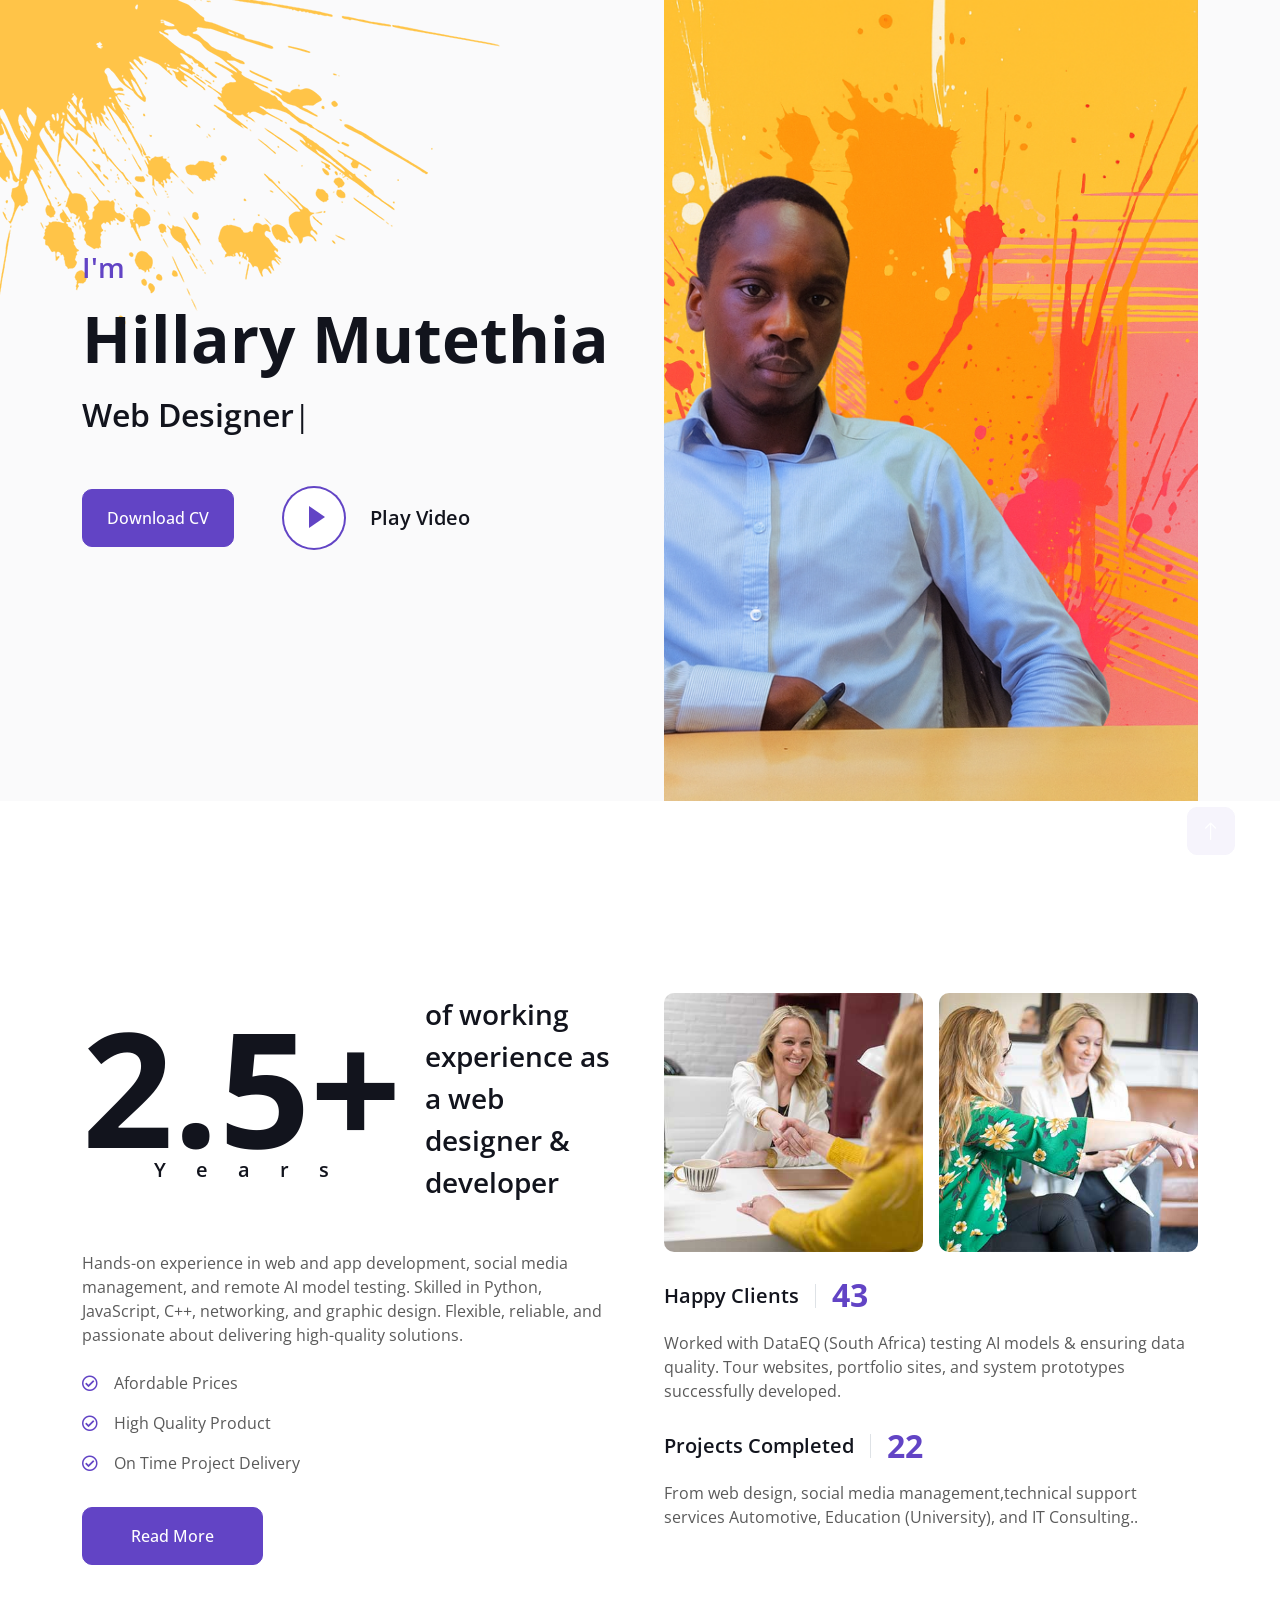
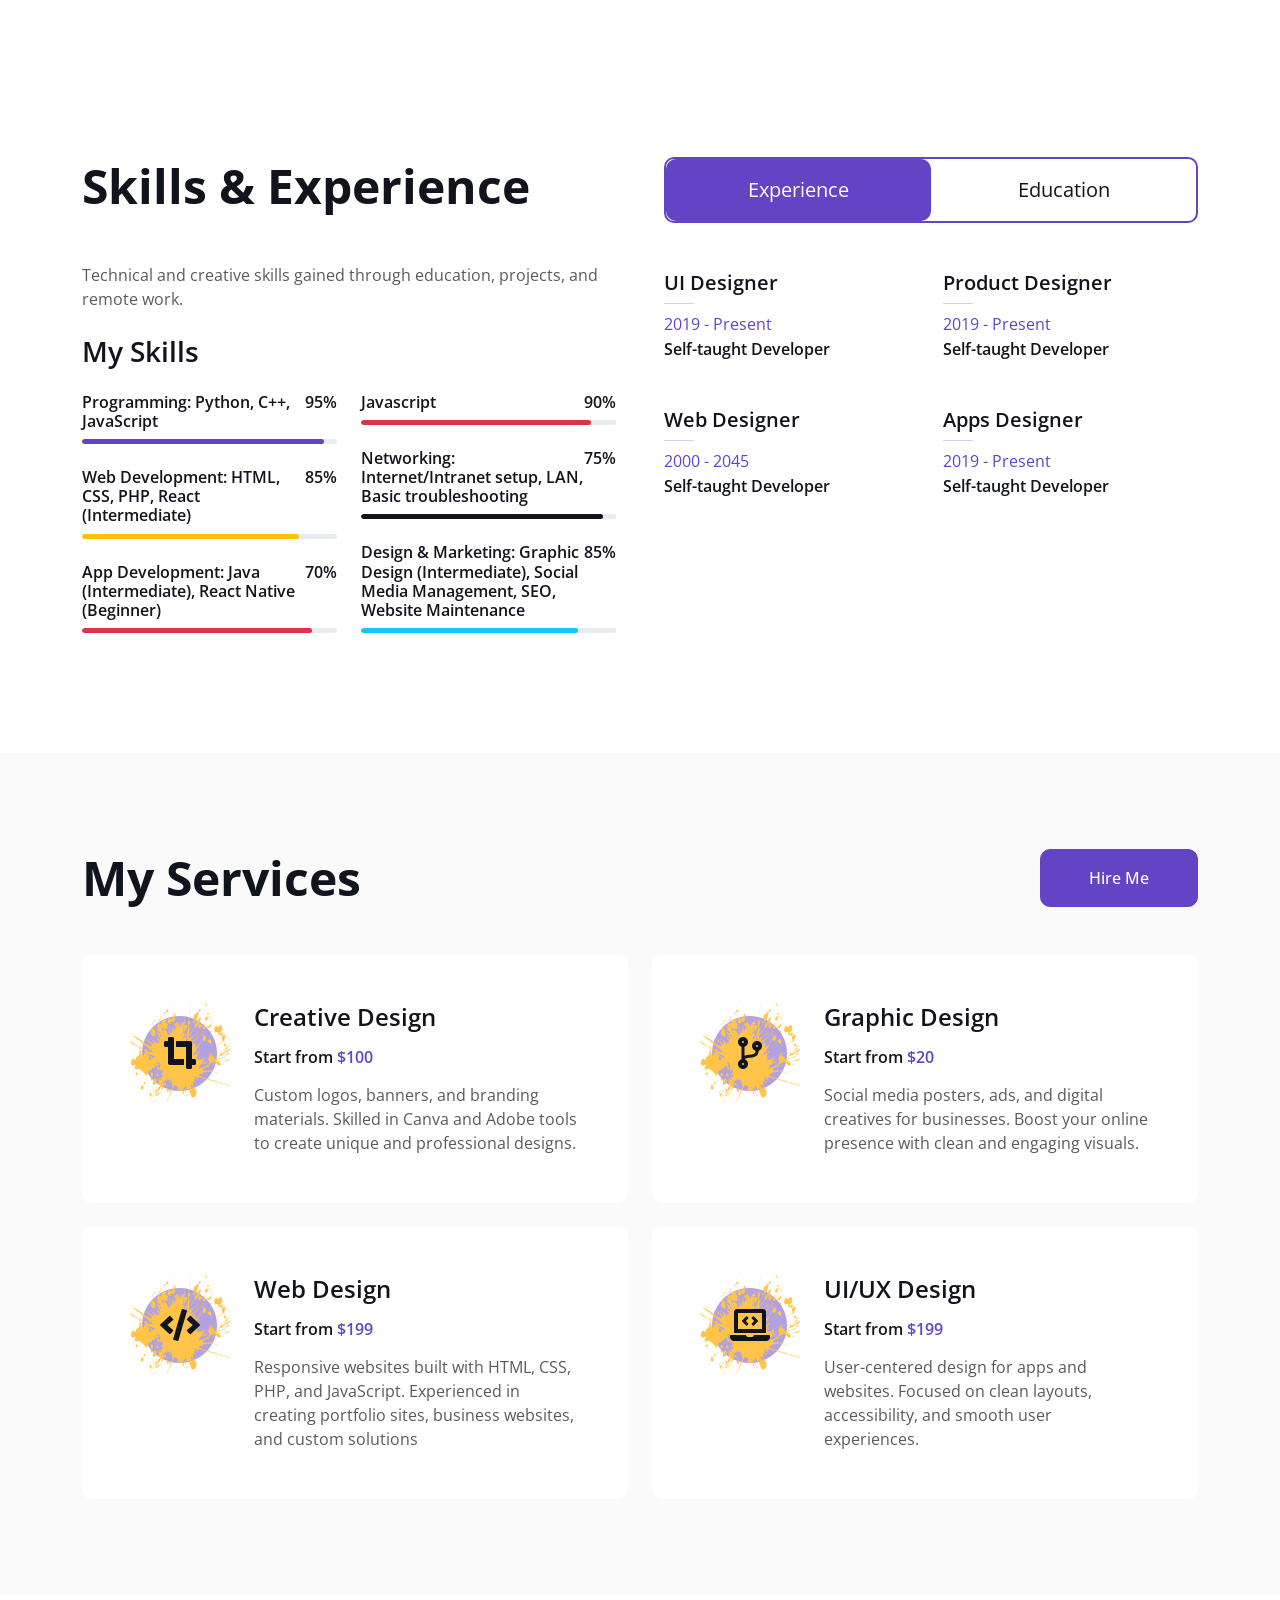
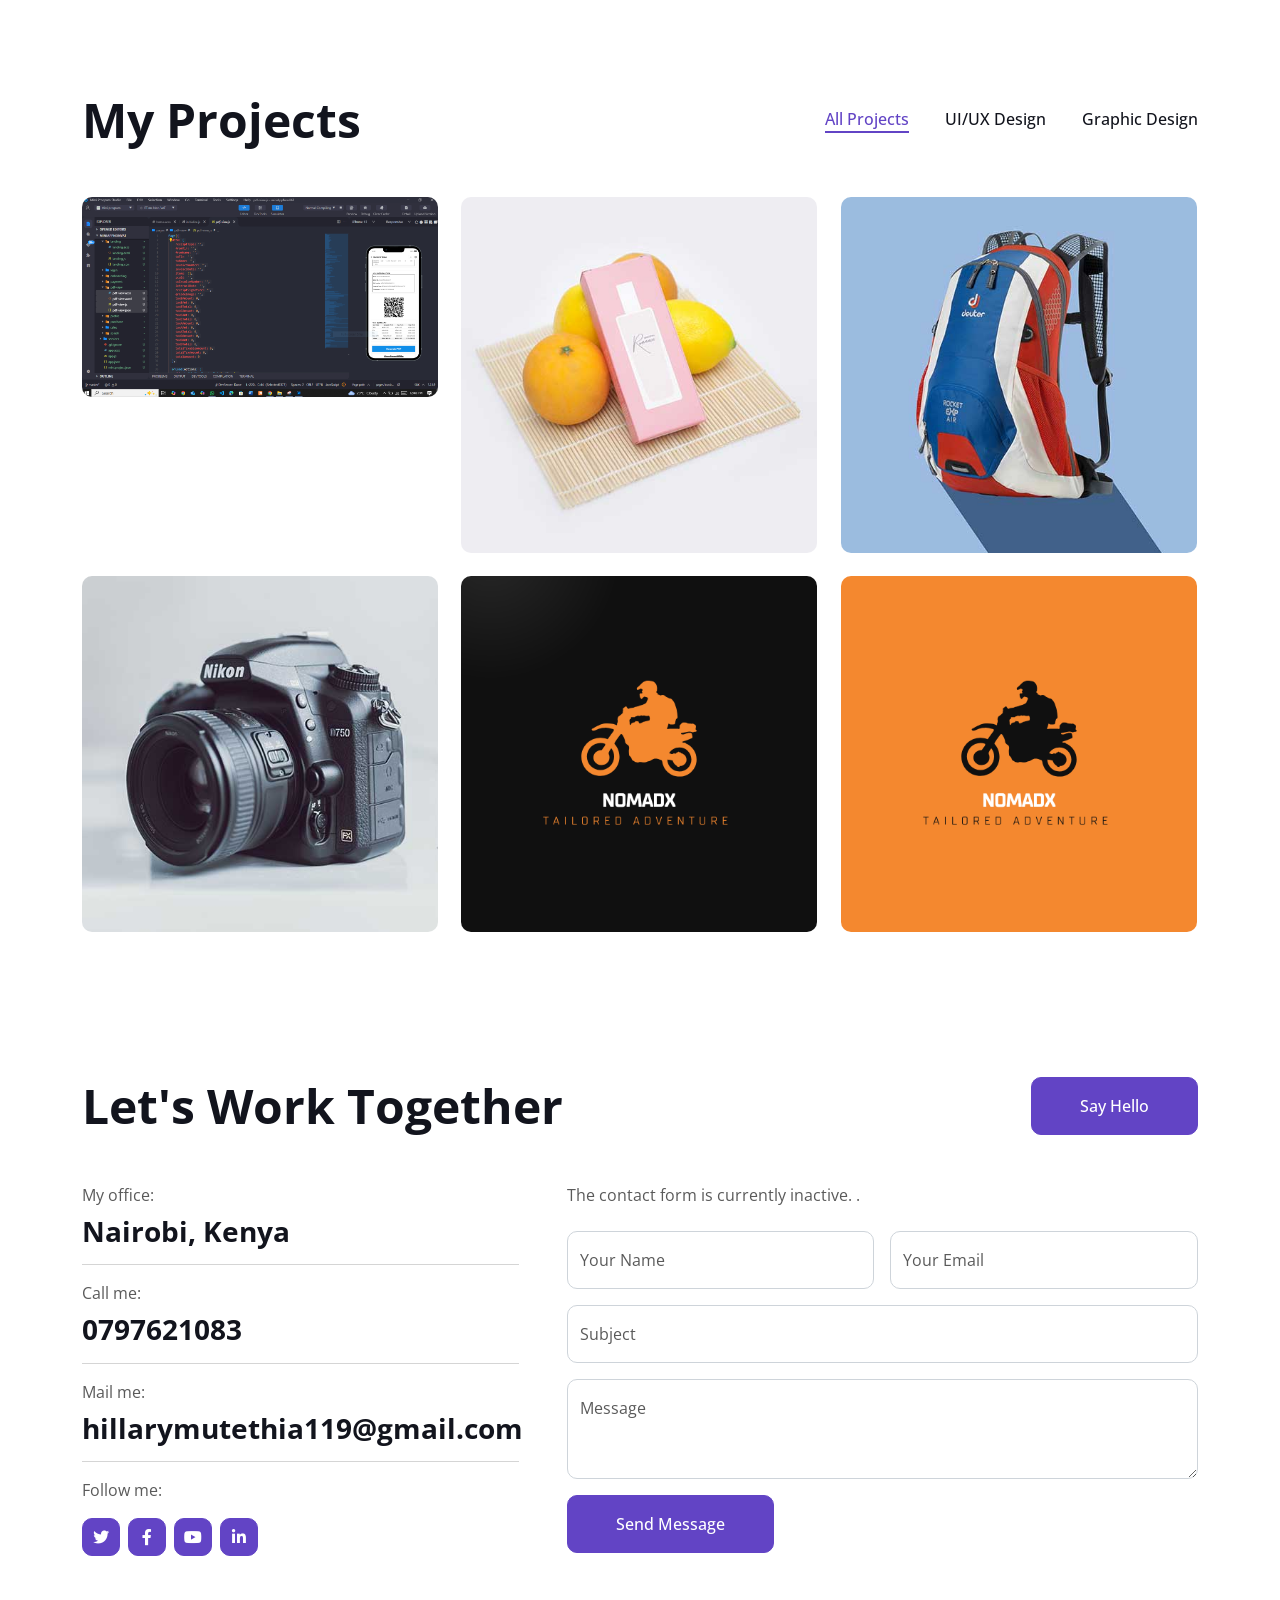
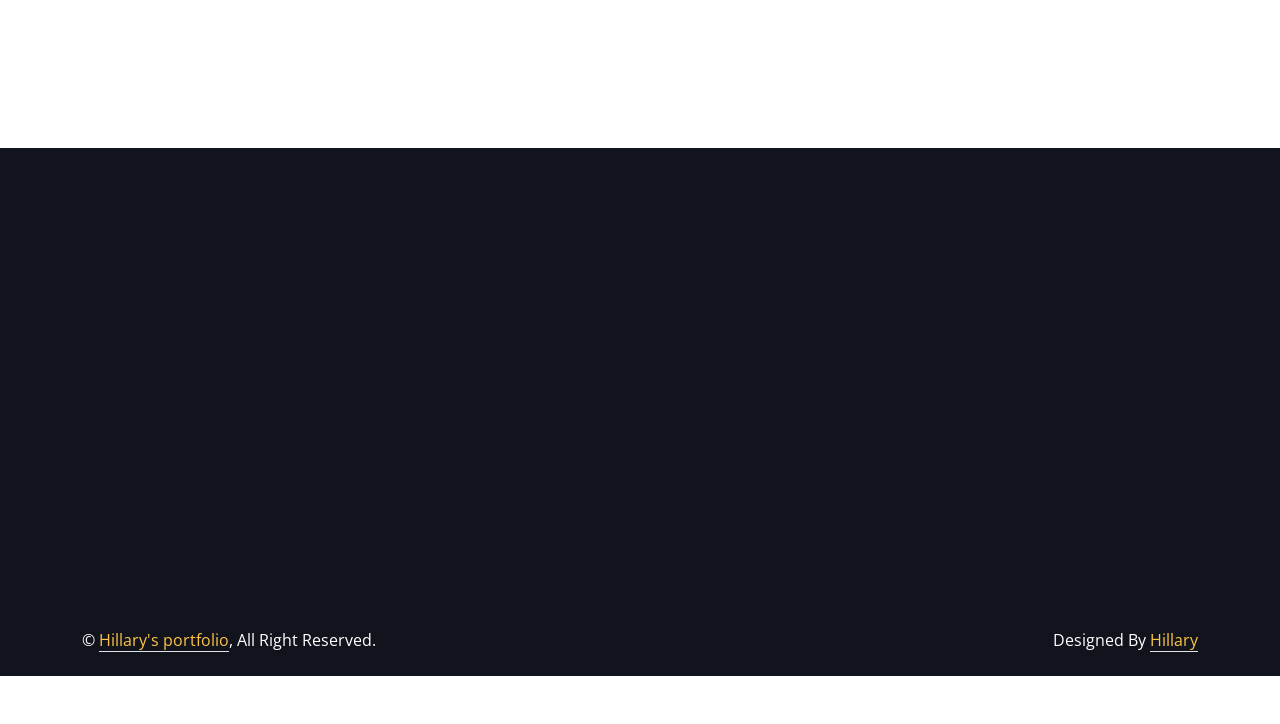
==== index.html @ 7fbf4226 "Initial commit" ====
<!DOCTYPE html>
<html lang="en">

<head>
    <meta charset="utf-8">
    <title>HILLARY- Personal Portfolio</title>
    <meta content="width=device-width, initial-scale=1.0" name="viewport">
    <meta content="" name="keywords">
    <meta content="" name="description">

    <!-- Favicon -->
    <link href="img/favicon.ico" rel="icon">

    <!-- Google Web Fonts -->
    <link rel="preconnect" href="https://fonts.googleapis.com">
    <link rel="preconnect" href="https://fonts.gstatic.com" crossorigin>
    <link href="https://fonts.googleapis.com/css2?family=Open+Sans:wght@400;500;600;700;800&display=swap" rel="stylesheet"> 

    <!-- Icon Font Stylesheet -->
    <link href="https://cdnjs.cloudflare.com/ajax/libs/font-awesome/5.10.0/css/all.min.css" rel="stylesheet">
    <link href="https://cdn.jsdelivr.net/npm/bootstrap-icons@1.4.1/font/bootstrap-icons.css" rel="stylesheet">

    <!-- Libraries Stylesheet -->
    <link href="lib/animate/animate.min.css" rel="stylesheet">
    <link href="lib/lightbox/css/lightbox.min.css" rel="stylesheet">
    <link href="lib/owlcarousel/assets/owl.carousel.min.css" rel="stylesheet">

    <!-- Customized Bootstrap Stylesheet -->
    <link href="css/bootstrap.min.css" rel="stylesheet">

    <!-- Template Stylesheet -->
    <link href="css/style.css" rel="stylesheet">
</head>

<body data-bs-spy="scroll" data-bs-target=".navbar" data-bs-offset="51">
    <!-- Spinner Start -->
    <div id="spinner" class="show bg-white position-fixed translate-middle w-100 vh-100 top-50 start-50 d-flex align-items-center justify-content-center">
        <div class="spinner-border text-primary" style="width: 3rem; height: 3rem;" role="status">
            <span class="sr-only">Loading...</span>
        </div>
    </div>
    <!-- Spinner End -->


    <!-- Navbar Start -->
    <nav class="navbar navbar-expand-lg bg-white navbar-light fixed-top shadow py-lg-0 px-4 px-lg-5 wow fadeIn" data-wow-delay="0.1s">
        <a href="index.html" class="navbar-brand d-block d-lg-none">
            <h1 class="text-primary fw-bold m-0">Hillary</h1>
        </a>
        <button type="button" class="navbar-toggler" data-bs-toggle="collapse" data-bs-target="#navbarCollapse">
            <span class="navbar-toggler-icon"></span>
        </button>
        <div class="collapse navbar-collapse justify-content-between py-4 py-lg-0" id="navbarCollapse">
            <div class="navbar-nav ms-auto py-0">
                <a href="#home" class="nav-item nav-link active">Home</a>
                <a href="#about" class="nav-item nav-link">About</a>
                <a href="#skill" class="nav-item nav-link">Skills</a>
                <a href="#service" class="nav-item nav-link">Services</a>
            </div>
            <a href="index.html" class="navbar-brand bg-secondary py-3 px-4 mx-3 d-none d-lg-block">
                <h1 class="text-primary fw-bold m-0">Hillary</h1>
            </a>
            <div class="navbar-nav me-auto py-0">
                <a href="#project" class="nav-item nav-link">Projects</a>
                <a href="#team" class="nav-item nav-link">Team</a>
                <a href="#testimonial" class="nav-item nav-link">Testimonial</a>
                <a href="#contact" class="nav-item nav-link">Contact</a>
            </div>
        </div>
    </nav>
    <!-- Navbar End -->


    <!-- Header Start -->
    <div class="container-fluid bg-light my-6 mt-0" id="home">
        <div class="container">
            <div class="row g-5 align-items-center">
                <div class="col-lg-6 py-6 pb-0 pt-lg-0">
                    <h3 class="text-primary mb-3">I'm</h3>
                    <h1 class="display-3 mb-3">Hillary Mutethia </h1>
                    <h2 class="typed-text-output d-inline"></h2>
                    <div class="typed-text d-none">Web Designer, Web Developer, Front End Developer, Apps Designer, Apps Developer</div>
                    <div class="d-flex align-items-center pt-5">
                        <a href="./Hillary _CV.pdf" class="btn btn-primary py-3 px-4 me-5">Download CV</a>
                        <button type="button" class="btn-play" data-bs-toggle="modal"
                            data-src="https://www.youtube.com/embed/DWRcNpR6Kdc" data-bs-target="#videoModal">
                            <span></span>
                        </button>
                        <h5 class="ms-4 mb-0 d-none d-sm-block">Play Video</h5>
                    </div>
                </div>
                <div class="col-lg-6">
                    <img class="img-fluid" src="img/prof1.png" alt="">
                </div>
            </div>
        </div>
    </div>
    <!-- Header End -->


    <!-- Video Modal Start -->
    <div class="modal modal-video fade" id="videoModal" tabindex="-1" aria-labelledby="exampleModalLabel" aria-hidden="true">
        <div class="modal-dialog">
            <div class="modal-content rounded-0">
                <div class="modal-header">
                    <h3 class="modal-title" id="exampleModalLabel">Introduction Video</h3>
                    <button type="button" class="btn-close" data-bs-dismiss="modal" aria-label="Close"></button>
                </div>
                <div class="modal-body">
                    <!-- 16:9 aspect ratio -->
                    <div class="ratio ratio-16x9">
                        <iframe class="embed-responsive-item" src="" id="video" allowfullscreen allowscriptaccess="always"
                            allow="autoplay"></iframe>
                    </div>
                </div>
            </div>
        </div>
    </div>
    <!-- Video Modal End -->


    <!-- About Start -->
    <div class="container-xxl py-6" id="about">
        <div class="container">
            <div class="row g-5">
                <div class="col-lg-6 wow fadeInUp" data-wow-delay="0.1s">
                    <div class="d-flex align-items-center mb-5">
                        <div class="years flex-shrink-0 text-center me-4">
                            <h1 class="display-1 mb-0">2.5+</h1>
                            <h5 class="mb-0">Years</h5>
                        </div>
                        <h3 class="lh-base mb-0">of working experience as a web designer & developer</h3>
                    </div>
                    <p class="mb-4">
                        Hands-on experience in web and app development, social media management, and 
    remote AI model testing. Skilled in Python, JavaScript, C++, networking, and graphic design. 
    Flexible, reliable, and passionate about delivering high-quality solutions.
                    </p>
                    <p class="mb-3"><i class="far fa-check-circle text-primary me-3"></i>Afordable Prices</p>
                    <p class="mb-3"><i class="far fa-check-circle text-primary me-3"></i>High Quality Product</p>
                    <p class="mb-3"><i class="far fa-check-circle text-primary me-3"></i>On Time Project Delivery</p>
                    <a class="btn btn-primary py-3 px-5 mt-3" href="./Hillary _Rate_Card.pdf">Read More</a>
                </div>
                <div class="col-lg-6 wow fadeInUp" data-wow-delay="0.5s">
                    <div class="row g-3 mb-4">
                        <div class="col-sm-6">
                            <img class="img-fluid rounded" src="img/about-1.jpg" alt="">
                        </div>
                        <div class="col-sm-6">
                            <img class="img-fluid rounded" src="img/about-2.jpg" alt="">
                        </div>
                    </div>
                    <div class="d-flex align-items-center mb-3">
                        <h5 class="border-end pe-3 me-3 mb-0">Happy Clients</h5>
                        <h2 class="text-primary fw-bold mb-0" data-toggle="counter-up">100</h2>
                    </div>
                    <p class="mb-4">Worked with DataEQ (South Africa) testing AI models & ensuring data quality.
                        Tour websites, portfolio sites, and system prototypes successfully developed.</p>
                    <div class="d-flex align-items-center mb-3">
                        <h5 class="border-end pe-3 me-3 mb-0">Projects Completed</h5>
                        <h2 class="text-primary fw-bold mb-0" data-toggle="counter-up">50</h2>
                    </div>
                    <p class="mb-0">From web design, social media management,technical support services Automotive, Education (University), and IT Consulting..</p>
                </div>
            </div>
        </div>
    </div>
    <!-- About End -->


    <!-- Expertise Start -->
    <div class="container-xxl py-6 pb-5" id="skill">
        <div class="container">
            <div class="row g-5">
                <div class="col-lg-6 wow fadeInUp" data-wow-delay="0.1s">
                    <h1 class="display-5 mb-5">Skills & Experience</h1>
                    <p class="mb-4">Technical and creative skills gained through education, projects, and remote work.</p>
                    <h3 class="mb-4">My Skills</h3>
                    <div class="row align-items-center">
                        <div class="col-md-6">
                            <div class="skill mb-4">
                                <div class="d-flex justify-content-between">
                                    <h6 class="font-weight-bold">Programming: Python, C++, JavaScript</h6>
                                    <h6 class="font-weight-bold">95%</h6>
                                </div>
                                <div class="progress">
                                    <div class="progress-bar bg-primary" role="progressbar" aria-valuenow="95" aria-valuemin="0" aria-valuemax="100"></div>
                                </div>
                            </div>
                            <div class="skill mb-4">
                                <div class="d-flex justify-content-between">
                                    <h6 class="font-weight-bold">Web Development: HTML, CSS, PHP, React (Intermediate)</h6>
                                    <h6 class="font-weight-bold">85%</h6>
                                </div>
                                <div class="progress">
                                    <div class="progress-bar bg-warning" role="progressbar" aria-valuenow="85" aria-valuemin="0" aria-valuemax="100"></div>
                                </div>
                            </div>
                            <div class="skill mb-4">
                                <div class="d-flex justify-content-between">
                                    <h6 class="font-weight-bold">App Development: Java (Intermediate), React Native (Beginner)</h6>
                                    <h6 class="font-weight-bold">70%</h6>
                                </div>
                                <div class="progress">
                                    <div class="progress-bar bg-danger" role="progressbar" aria-valuenow="90" aria-valuemin="0" aria-valuemax="100"></div>
                                </div>
                            </div>
                        </div>
                        <div class="col-md-6">
                            <div class="skill mb-4">
                                <div class="d-flex justify-content-between">
                                    <h6 class="font-weight-bold">Javascript</h6>
                                    <h6 class="font-weight-bold">90%</h6>
                                </div>
                                <div class="progress">
                                    <div class="progress-bar bg-danger" role="progressbar" aria-valuenow="90" aria-valuemin="0" aria-valuemax="100"></div>
                                </div>
                            </div>
                            <div class="skill mb-4">
                                <div class="d-flex justify-content-between">
                                    <h6 class="font-weight-bold">Networking: Internet/Intranet setup, LAN, Basic troubleshooting</h6>
                                    <h6 class="font-weight-bold">75%</h6>
                                </div>
                                <div class="progress">
                                    <div class="progress-bar bg-dark" role="progressbar" aria-valuenow="95" aria-valuemin="0" aria-valuemax="100"></div>
                                </div>
                            </div>
                            <div class="skill mb-4">
                                <div class="d-flex justify-content-between">
                                    <h6 class="font-weight-bold">Design & Marketing: Graphic Design (Intermediate), Social Media Management, SEO, Website Maintenance</h6>
                                    <h6 class="font-weight-bold">85%</h6>
                                </div>
                                <div class="progress">
                                    <div class="progress-bar bg-info" role="progressbar" aria-valuenow="85" aria-valuemin="0" aria-valuemax="100"></div>
                                </div>
                            </div>
                        </div>
                    </div>
                </div>
                <div class="col-lg-6 wow fadeInUp" data-wow-delay="0.5s">
                    <ul class="nav nav-pills rounded border border-2 border-primary mb-5">
                        <li class="nav-item w-50">
                            <button class="nav-link w-100 py-3 fs-5 active" data-bs-toggle="pill" href="#tab-1">Experience</button>
                        </li>
                        <li class="nav-item w-50">
                            <button class="nav-link w-100 py-3 fs-5" data-bs-toggle="pill" href="#tab-2">Education</button>
                        </li>
                    </ul>
                    <div class="tab-content">
                        <div id="tab-1" class="tab-pane fade show p-0 active">
                            <div class="row gy-5 gx-4">
                                <div class="col-sm-6">
                                    <h5>UI Designer</h5>
                                    <hr class="text-primary my-2">
                                    <p class="text-primary mb-1">2019 - Present</p>
                                    <h6 class="mb-0">Self-taught Developer</h6>
                                </div>
                                <div class="col-sm-6">
                                    <h5>Product Designer</h5>
                                    <hr class="text-primary my-2">
                                    <p class="text-primary mb-1">2019 - Present</p>
                                    <h6 class="mb-0">Self-taught Developer</h6>
                                </div>
                                <div class="col-sm-6">
                                    <h5>Web Designer</h5>
                                    <hr class="text-primary my-2">
                                    <p class="text-primary mb-1">2000 - 2045</p>
                                    <h6 class="mb-0">Self-taught Developer</h6>
                                </div>
                                <div class="col-sm-6">
                                    <h5>Apps Designer</h5>
                                    <hr class="text-primary my-2">
                                    <p class="text-primary mb-1">2019 - Present</p>
                                    <h6 class="mb-0">Self-taught Developer</h6>
                                </div>
                            </div>
                        </div>
                        <div id="tab-2" class="tab-pane fade show p-0">
                            <div class="row gy-5 gx-4">
                                <div class="col-sm-6">
                                    <h5>UI Design Course</h5>
                                    <hr class="text-primary my-2">
                                    <p class="text-primary mb-1">2019 - 2025</p>
                                    <h6 class="mb-0">KCAU University</h6>
                                </div>
                                <div class="col-sm-6">
                                    <h5>IOS Development</h5>
                                    <hr class="text-primary my-2">
                                    <p class="text-primary mb-1">2019 - 2025</p>
                                    <h6 class="mb-0">KCAU University</h6>
                                </div>
                                <div class="col-sm-6">
                                    <h5>Web Design</h5>
                                    <hr class="text-primary my-2">
                                    <p class="text-primary mb-1">2019 - 2025</p>
                                    <h6 class="mb-0">KCAU University</h6>
                                </div>
                                <div class="col-sm-6">
                                    <h5>Apps Design</h5>
                                    <hr class="text-primary my-2">
                                    <p class="text-primary mb-1">2019 - 2025</p>
                                    <h6 class="mb-0">KCAU University</h6>
                                </div>
                            </div>
                        </div>
                    </div>
                </div>
            </div>
        </div>
    </div>
    <!-- Expertise End -->


    <!-- Service Start -->
    <div class="container-fluid bg-light my-5 py-6" id="service">
        <div class="container">
            <div class="row g-5 mb-5 wow fadeInUp" data-wow-delay="0.1s">
                <div class="col-lg-6">
                    <h1 class="display-5 mb-0">My Services</h1>
                </div>
                <div class="col-lg-6 text-lg-end">
                    <a class="btn btn-primary py-3 px-5" href="./Hillary _Rate_Card.pdf">Hire Me</a>
                </div>
            </div>
            <div class="row g-4">
                <div class="col-lg-6 wow fadeInUp" data-wow-delay="0.1s">
                    <div class="service-item d-flex flex-column flex-sm-row bg-white rounded h-100 p-4 p-lg-5">
                        <div class="bg-icon flex-shrink-0 mb-3">
                            <i class="fa fa-crop-alt fa-2x text-dark"></i>
                        </div>
                        <div class="ms-sm-4">
                            <h4 class="mb-3">Creative Design</h4>
                            <h6 class="mb-3">Start from <span class="text-primary">$100</span></h6>
                            <span> Custom logos, banners, and branding materials. 
          Skilled in Canva and Adobe tools to create unique and professional designs.</span>
                        </div>
                    </div>
                </div>
                <div class="col-lg-6 wow fadeInUp" data-wow-delay="0.3s">
                    <div class="service-item d-flex flex-column flex-sm-row bg-white rounded h-100 p-4 p-lg-5">
                        <div class="bg-icon flex-shrink-0 mb-3">
                            <i class="fa fa-code-branch fa-2x text-dark"></i>
                        </div>
                        <div class="ms-sm-4">
                            <h4 class="mb-3">Graphic Design</h4>
                            <h6 class="mb-3">Start from <span class="text-primary">$20</span></h6>
                            <span> Social media posters, ads, and digital creatives for businesses. 
          Boost your online presence with clean and engaging visuals.</span>
                        </div>
                    </div>
                </div>
                <div class="col-lg-6 wow fadeInUp" data-wow-delay="0.1s">
                    <div class="service-item d-flex flex-column flex-sm-row bg-white rounded h-100 p-4 p-lg-5">
                        <div class="bg-icon flex-shrink-0 mb-3">
                            <i class="fa fa-code fa-2x text-dark"></i>
                        </div>
                        <div class="ms-sm-4">
                            <h4 class="mb-3">Web Design</h4>
                            <h6 class="mb-3">Start from <span class="text-primary">$199</span></h6>
                            <span>Responsive websites built with HTML, CSS, PHP, and JavaScript. 
          Experienced in creating portfolio sites, business websites, and custom solutions</span>
                        </div>
                    </div>
                </div>
                <div class="col-lg-6 wow fadeInUp" data-wow-delay="0.3s">
                    <div class="service-item d-flex flex-column flex-sm-row bg-white rounded h-100 p-4 p-lg-5">
                        <div class="bg-icon flex-shrink-0 mb-3">
                            <i class="fa fa-laptop-code fa-2x text-dark"></i>
                        </div>
                        <div class="ms-sm-4">
                            <h4 class="mb-3">UI/UX Design</h4>
                            <h6 class="mb-3">Start from <span class="text-primary">$199</span></h6>
                            <span> User-centered design for apps and websites. 
          Focused on clean layouts, accessibility, and smooth user experiences.</span>
                        </div>
                    </div>
                </div>
            </div>
        </div>
    </div>
    <!-- Service End -->


    <!-- Projects Start -->
    <div class="container-xxl py-6 pt-5" id="project">
        <div class="container">
            <div class="row g-5 mb-5 align-items-center wow fadeInUp" data-wow-delay="0.1s">
                <div class="col-lg-6">
                    <h1 class="display-5 mb-0">My Projects</h1>
                </div>
                <div class="col-lg-6 text-lg-end">
                    <ul class="list-inline mx-n3 mb-0" id="portfolio-flters">
                        <li class="mx-3 active" data-filter="*">All Projects</li>
                        <li class="mx-3" data-filter=".first">UI/UX Design</li>
                        <li class="mx-3" data-filter=".second">Graphic Design</li>
                    </ul>
                </div>
            </div>
            <div class="row g-4 portfolio-container wow fadeInUp" data-wow-delay="0.1s">
                <div class="col-lg-4 col-md-6 portfolio-item first">
                    <div class="portfolio-img rounded overflow-hidden">
                        <img class="img-fluid" src="img/Capture.PNG" alt="">
                        <div class="portfolio-btn">
                            <a class="btn btn-lg-square btn-outline-secondary border-2 mx-1" href="img/Capture.PNG" data-lightbox="portfolio"><i class="fa fa-eye"></i></a>
                            <a class="btn btn-lg-square btn-outline-secondary border-2 mx-1" href="https://shimmering-cendol-4905f4.netlify.app/"><i class="fa fa-link"></i></a>
                        </div>
                    </div>
                </div>
                <div class="col-lg-4 col-md-6 portfolio-item second">
                    <div class="portfolio-img rounded overflow-hidden">
                        <img class="img-fluid" src="img/project-2.jpg" alt="">
                        <div class="portfolio-btn">
                            <a class="btn btn-lg-square btn-outline-secondary border-2 mx-1" href="img/project-2.jpg" data-lightbox="portfolio"><i class="fa fa-eye"></i></a>
                            <a class="btn btn-lg-square btn-outline-secondary border-2 mx-1" href=""><i class="fa fa-link"></i></a>
                        </div>
                    </div>
                </div>
                <div class="col-lg-4 col-md-6 portfolio-item first">
                    <div class="portfolio-img rounded overflow-hidden">
                        <img class="img-fluid" src="img/project-3.jpg" alt="">
                        <div class="portfolio-btn">
                            <a class="btn btn-lg-square btn-outline-secondary border-2 mx-1" href="img/project-3.jpg" data-lightbox="portfolio"><i class="fa fa-eye"></i></a>
                            <a class="btn btn-lg-square btn-outline-secondary border-2 mx-1" href="https://frabjous-scone-524169.netlify.app/"><i class="fa fa-link"></i></a>
                        </div>
                    </div>
                </div>
                <div class="col-lg-4 col-md-6 portfolio-item second">
                    <div class="portfolio-img rounded overflow-hidden">
                        <img class="img-fluid" src="img/project-4.jpg" alt="">
                        <div class="portfolio-btn">
                            <a class="btn btn-lg-square btn-outline-secondary border-2 mx-1" href="img/project-4.jpg" data-lightbox="portfolio"><i class="fa fa-eye"></i></a>
                            <a class="btn btn-lg-square btn-outline-secondary border-2 mx-1" href="https://timely-madeleine-7873f9.netlify.app/"><i class="fa fa-link"></i></a>
                        </div>
                    </div>
                </div>
                <div class="col-lg-4 col-md-6 portfolio-item first">
                    <div class="portfolio-img rounded overflow-hidden">
                        <img class="img-fluid" src="img/2.png" alt="">
                        <div class="portfolio-btn">
                            <a class="btn btn-lg-square btn-outline-secondary border-2 mx-1" href="img/2.png" data-lightbox="portfolio"><i class="fa fa-eye"></i></a>
                            <a class="btn btn-lg-square btn-outline-secondary border-2 mx-1" href=""><i class="fa fa-link"></i></a>
                        </div>
                    </div>
                </div>
                <div class="col-lg-4 col-md-6 portfolio-item second">
                    <div class="portfolio-img rounded overflow-hidden">
                        <img class="img-fluid" src="img/1.png" alt="">
                        <div class="portfolio-btn">
                            <a class="btn btn-lg-square btn-outline-secondary border-2 mx-1" href="img/1.png" data-lightbox="portfolio"><i class="fa fa-eye"></i></a>
                            <a class="btn btn-lg-square btn-outline-secondary border-2 mx-1" href=""><i class="fa fa-link"></i></a>
                        </div>
                    </div>
                </div>
            </div>
        </div>
    </div>
    <!-- Projects End -->


    <!-- Team Start
    <div class="container-xxl py-6 pb-5" id="team">
        <div class="container">
            <div class="row g-5 mb-5 wow fadeInUp" data-wow-delay="0.1s">
                <div class="col-lg-6">
                    <h1 class="display-5 mb-0">Team Members</h1>
                </div>
                <div class="col-lg-6 text-lg-end">
                    <a class="btn btn-primary py-3 px-5" href="">Contact Us</a>
                </div>
            </div>
            <div class="row g-4">
                <div class="col-lg-4 col-md-6 wow fadeInUp" data-wow-delay="0.1s">
                    <div class="team-item position-relative">
                        <img class="img-fluid rounded" src="img/team-1.jpg" alt="">
                        <div class="team-text bg-white rounded-end p-4">
                            <div>
                                <h5>Full Name</h5>
                                <span>Designer</span>
                            </div>
                            <i class="fa fa-arrow-right fa-2x text-primary"></i>
                        </div>
                    </div>
                </div>
                <div class="col-lg-4 col-md-6 wow fadeInUp" data-wow-delay="0.3s">
                    <div class="team-item position-relative">
                        <img class="img-fluid rounded" src="img/team-2.jpg" alt="">
                        <div class="team-text bg-white rounded-end p-4">
                            <div>
                                <h5>Full Name</h5>
                                <span>Designer</span>
                            </div>
                            <i class="fa fa-arrow-right fa-2x text-primary"></i>
                        </div>
                    </div>
                </div>
                <div class="col-lg-4 col-md-6 wow fadeInUp" data-wow-delay="0.5s">
                    <div class="team-item position-relative">
                        <img class="img-fluid rounded" src="img/team-3.jpg" alt="">
                        <div class="team-text bg-white rounded-end p-4">
                            <div>
                                <h5>Full Name</h5>
                                <span>Designer</span>
                            </div>
                            <i class="fa fa-arrow-right fa-2x text-primary"></i>
                        </div>
                    </div>
                </div>
            </div>
        </div>
    </div>
     Team End -->


    <!-- Testimonial Start 
    <div class="container-fluid bg-light py-5 my-5" id="testimonial">
        <div class="container-fluid py-5">
            <h1 class="display-5 text-center mb-5 wow fadeInUp" data-wow-delay="0.1s">Testimonial</h1>
            <div class="row justify-content-center">
                <div class="col-lg-3 d-none d-lg-block">
                    <div class="testimonial-left h-100">
                        <img class="img-fluid wow fadeIn" data-wow-delay="0.1s" src="img/testimonial-1.jpg" alt="">
                        <img class="img-fluid wow fadeIn" data-wow-delay="0.3s" src="img/testimonial-2.jpg" alt="">
                        <img class="img-fluid wow fadeIn" data-wow-delay="0.5s" src="img/testimonial-3.jpg" alt="">
                    </div>
                </div>
                <div class="col-lg-6 wow fadeInUp" data-wow-delay="0.5s">
                    <div class="owl-carousel testimonial-carousel">
                        <div class="testimonial-item text-center">
                            <div class="position-relative mb-5">
                                <img class="img-fluid rounded-circle border border-secondary p-2 mx-auto" src="img/testimonial-1.jpg" alt="">
                                <div class="testimonial-icon">
                                    <i class="fa fa-quote-left text-primary"></i>
                                </div>
                            </div>
                            <p class="fs-5 fst-italic">Dolores sed duo clita tempor justo dolor et stet lorem kasd labore dolore lorem ipsum. At lorem lorem magna ut et, nonumy et labore et tempor diam tempor erat.</p>
                            <hr class="w-25 mx-auto">
                            <h5>Client Name</h5>
                            <span>Profession</span>
                        </div>
                        <div class="testimonial-item text-center">
                            <div class="position-relative mb-5">
                                <img class="img-fluid rounded-circle border border-secondary p-2 mx-auto" src="img/testimonial-2.jpg" alt="">
                                <div class="testimonial-icon">
                                    <i class="fa fa-quote-left text-primary"></i>
                                </div>
                            </div>
                            <p class="fs-5 fst-italic">Dolores sed duo clita tempor justo dolor et stet lorem kasd labore dolore lorem ipsum. At lorem lorem magna ut et, nonumy et labore et tempor diam tempor erat.</p>
                            <hr class="w-25 mx-auto">
                            <h5>Client Name</h5>
                            <span>Profession</span>
                        </div>
                        <div class="testimonial-item text-center">
                            <div class="position-relative mb-5">
                                <img class="img-fluid rounded-circle border border-secondary p-2 mx-auto" src="img/testimonial-3.jpg" alt="">
                                <div class="testimonial-icon">
                                    <i class="fa fa-quote-left text-primary"></i>
                                </div>
                            </div>
                            <p class="fs-5 fst-italic">Dolores sed duo clita tempor justo dolor et stet lorem kasd labore dolore lorem ipsum. At lorem lorem magna ut et, nonumy et labore et tempor diam tempor erat.</p>
                            <hr class="w-25 mx-auto">
                            <h5>Client Name</h5>
                            <span>Profession</span>
                        </div>
                    </div>
                </div>
                <div class="col-lg-3 d-none d-lg-block">
                    <div class="testimonial-right h-100">
                        <img class="img-fluid wow fadeIn" data-wow-delay="0.1s" src="img/testimonial-1.jpg" alt="">
                        <img class="img-fluid wow fadeIn" data-wow-delay="0.3s" src="img/testimonial-2.jpg" alt="">
                        <img class="img-fluid wow fadeIn" data-wow-delay="0.5s" src="img/testimonial-3.jpg" alt="">
                    </div>
                </div>
            </div>
        </div>
    </div>
     Testimonial End -->


    <!-- Contact Start -->
    <div class="container-xxl pb-5" id="contact">
        <div class="container py-5">
            <div class="row g-5 mb-5 wow fadeInUp" data-wow-delay="0.1s">
                <div class="col-lg-6">
                    <h1 class="display-5 mb-0">Let's Work Together</h1>
                </div>
                <div class="col-lg-6 text-lg-end">
                    <a class="btn btn-primary py-3 px-5" href="https://wa.me/+254797621083
">Say Hello</a>
                </div>
            </div>
            <div class="row g-5">
                <div class="col-lg-5 col-md-6 wow fadeInUp" data-wow-delay="0.1s">
                    <p class="mb-2">My office:</p>
                    <h3 class="fw-bold">Nairobi, Kenya</h3>
                    <hr class="w-100">
                    <p class="mb-2">Call me:</p>
                    <h3 class="fw-bold">0797621083</h3>
                    <hr class="w-100">
                    <p class="mb-2">Mail me:</p>
                    <h3 class="fw-bold">hillarymutethia119@gmail.com</h3>
                    <hr class="w-100">
                    <p class="mb-2">Follow me:</p>
                    <div class="d-flex pt-2">
                        <a class="btn btn-square btn-primary me-2" href="https://x.com/Just_hillar"><i class="fab fa-twitter"></i></a>
                        <a class="btn btn-square btn-primary me-2" href="https://www.facebook.com/hillary.mtesh"><i class="fab fa-facebook-f"></i></a>
                        <a class="btn btn-square btn-primary me-2" href="https://x.com/Just_hillar"><i class="fab fa-youtube"></i></a>
                        <a class="btn btn-square btn-primary me-2" href="https://www.linkedin.com/in/hillary-mutethia-38192923a/"><i class="fab fa-linkedin-in"></i></a>
                    </div>
                </div>
                <div class="col-lg-7 col-md-6 wow fadeInUp" data-wow-delay="0.5s">
                    <p class="mb-4">The contact form is currently inactive.
                    .</p>
                    <form>
                        <div class="row g-3">
                            <div class="col-md-6">
                                <div class="form-floating">
                                    <input type="text" class="form-control" id="name" placeholder="Your Name">
                                    <label for="name">Your Name</label>
                                </div>
                            </div>
                            <div class="col-md-6">
                                <div class="form-floating">
                                    <input type="email" class="form-control" id="email" placeholder="Your Email">
                                    <label for="email">Your Email</label>
                                </div>
                            </div>
                            <div class="col-12">
                                <div class="form-floating">
                                    <input type="text" class="form-control" id="subject" placeholder="Subject">
                                    <label for="subject">Subject</label>
                                </div>
                            </div>
                            <div class="col-12">
                                <div class="form-floating">
                                    <textarea class="form-control" placeholder="Leave a message here" id="message" style="height: 100px"></textarea>
                                    <label for="message">Message</label>
                                </div>
                            </div>
                            <div class="col-12">
                                <button class="btn btn-primary py-3 px-5" type="submit">Send Message</button>
                            </div>
                        </div>
                    </form>
                </div>
            </div>
        </div>
    </div>
    <!-- Contact End -->


    <!-- Map Start -->
    <div class="container-xxl pt-5 px-0 wow fadeInUp" data-wow-delay="0.1s">
        <div class="container-xxl pt-5 px-0">
            <div class="bg-dark">
                <iframe src="https://www.google.com/maps/embed?pb=!1m18!1m12!1m3!1d13524.572666049904!2d36.81329088392847!3d-1.2855640767900782!2m3!1f0!2f0!3f0!3m2!1i1024!2i768!4f13.1!3m3!1m2!1s0x182f10d714b90b4d%3A0xf58d8f9b297c294c!2sCentral%20Business%20District%2C%20Nairobi!5e1!3m2!1sen!2ske!4v1755461964662!5m2!1sen!2ske" width="600" height="450" style="border:0;" allowfullscreen="" loading="lazy" referrerpolicy="no-referrer-when-downgrade"></iframe>
            </div>
        </div>
    </div>
    <!-- Map End -->


    <!-- Copyright Start -->
    <div class="container-fluid bg-dark text-white py-4">
            <div class="container">
                <div class="row">
                    <div class="col-md-6 text-center text-md-start mb-3 mb-md-0">
                        &copy; <a class="border-bottom text-secondary" href="#">Hillary's portfolio</a>, All Right Reserved.
                    </div>
                    <div class="col-md-6 text-center text-md-end">
                        <!--/*** This template is free as long as you keep the footer author’s credit link/attribution link/backlink. If you'd like to use the template without the footer author’s credit link/attribution link/backlink, you can purchase the Credit Removal License from "https://htmlcodex.com/credit-removal". Thank you for your support. ***/-->
                        Designed By <a class="border-bottom text-secondary" href="https://htmlcodex.com">Hillary</a>
                        
                    </div>
                </div>
            </div>
        </div>
    </div>
    <!-- Copyright End -->


    <!-- Back to Top -->
    <a href="#" class="btn btn-lg btn-primary btn-lg-square back-to-top"><i class="bi bi-arrow-up"></i></a>


    <!-- JavaScript Libraries -->
    <script src="https://code.jquery.com/jquery-3.4.1.min.js"></script>
    <script src="https://cdn.jsdelivr.net/npm/bootstrap@5.0.0/dist/js/bootstrap.bundle.min.js"></script>
    <script src="lib/wow/wow.min.js"></script>
    <script src="lib/easing/easing.min.js"></script>
    <script src="lib/waypoints/waypoints.min.js"></script>
    <script src="lib/typed/typed.min.js"></script>
    <script src="lib/counterup/counterup.min.js"></script>
    <script src="lib/owlcarousel/owl.carousel.min.js"></script>
    <script src="lib/isotope/isotope.pkgd.min.js"></script>
    <script src="lib/lightbox/js/lightbox.min.js"></script>

    <!-- Template Javascript -->
    <script src="js/main.js"></script>
</body>

</html>
---- css/style.css ----
/********** Template CSS **********/
:root {
    --primary: #6244C5;
    --secondary: #FFC448;
    --light: #FAFAFB;
    --dark: #12141D;
}

.back-to-top {
    position: fixed;
    display: none;
    right: 45px;
    bottom: 45px;
    z-index: 99;
}

.my-6 {
    margin-top: 6rem;
    margin-bottom: 6rem;
}

.py-6 {
    padding-top: 6rem;
    padding-bottom: 6rem;
}


/*** Spinner ***/
#spinner {
    opacity: 0;
    visibility: hidden;
    transition: opacity .5s ease-out, visibility 0s linear .5s;
    z-index: 99999;
}

#spinner.show {
    transition: opacity .5s ease-out, visibility 0s linear 0s;
    visibility: visible;
    opacity: 1;
}


/*** Button ***/
.btn {
    font-weight: 500;
    transition: .5s;
}

.btn.btn-primary,
.btn.btn-secondary {
    color: #FFFFFF;
}

.btn-square {
    width: 38px;
    height: 38px;
}

.btn-sm-square {
    width: 32px;
    height: 32px;
}

.btn-lg-square {
    width: 48px;
    height: 48px;
}

.btn-square,
.btn-sm-square,
.btn-lg-square {
    padding: 0;
    display: flex;
    align-items: center;
    justify-content: center;
    font-weight: normal;
}


/*** Navbar ***/
.navbar.fixed-top {
    display: none;
    transition: .5s;
}

.navbar .navbar-nav .nav-link {
    padding: 20px 15px;
    color: var(--dark);
    font-size: 18px;
    font-weight: 600;
    outline: none;
}

.navbar .navbar-nav .nav-link:hover,
.navbar .navbar-nav .nav-link.active {
    color: var(--primary);
}

@media (max-width: 991.98px) {
    .navbar .navbar-nav .nav-link  {
        padding: 10px 0;
    }
}


/*** Header ***/
#home {
    margin-bottom: 6rem;
    background: url(../img/bg-header.png) left top no-repeat;
}

.typed-cursor {
    font-size: 30px;
    color: var(--dark);
}

.btn-play {
    position: relative;
    display: block;
    box-sizing: content-box;
    width: 16px;
    height: 26px;
    border-radius: 100%;
    border: none;
    outline: none !important;
    padding: 18px 20px 20px 28px;
    background: var(--primary);
}

.btn-play:before {
    content: "";
    position: absolute;
    z-index: 0;
    left: 50%;
    top: 50%;
    transform: translateX(-50%) translateY(-50%);
    display: block;
    width: 60px;
    height: 60px;
    background: var(--primary);
    border-radius: 100%;
    animation: pulse-border 1500ms ease-out infinite;
}

.btn-play:after {
    content: "";
    position: absolute;
    z-index: 1;
    left: 50%;
    top: 50%;
    transform: translateX(-50%) translateY(-50%);
    display: block;
    width: 60px;
    height: 60px;
    background: #FFFFFF;
    border-radius: 100%;
    transition: all 200ms;
}

.btn-play span {
    display: block;
    position: relative;
    z-index: 3;
    width: 0;
    height: 0;
    left: -1px;
    border-left: 16px solid var(--primary);
    border-top: 11px solid transparent;
    border-bottom: 11px solid transparent;
}
.profile-pic {
  position: absolute;   /* Makes it float */
  top: 20px;            /* Distance from top */
  right: 20px;          /* Distance from right */
}

.profile-pic img {
  width: 120px;         /* Adjust size */
  height: 120px;
  border-radius: 50%;   /* Makes it circular */
  object-fit: cover;    /* Ensures it doesn’t stretch */
  border: 3px solid #fff; /* Optional white border */
  box-shadow: 0 4px 10px rgba(0,0,0,0.2); /* Optional shadow */
}


@keyframes pulse-border {
    0% {
        transform: translateX(-50%) translateY(-50%) translateZ(0) scale(1);
        opacity: 1;
    }

    100% {
        transform: translateX(-50%) translateY(-50%) translateZ(0) scale(2);
        opacity: 0;
    }
}

.modal-video .modal-dialog {
    position: relative;
    max-width: 800px;
    margin: 60px auto 0 auto;
}

.modal-video .modal-body {
    position: relative;
    padding: 0px;
}

.modal-video .close {
    position: absolute;
    width: 30px;
    height: 30px;
    right: 0px;
    top: -30px;
    z-index: 999;
    font-size: 30px;
    font-weight: normal;
    color: #FFFFFF;
    background: #000000;
    opacity: 1;
}


/*** About ***/
#about .years .display-1 {
    font-size: 10rem;
    line-height: 9rem;
}

#about .years h5 {
    letter-spacing: 30px;
    margin-right: -30px;
}


/*** Skills ***/
#skill .progress {
    height: 5px;
    border-radius: 5px;
}

#skill .progress .progress-bar {
    width: 0px;
    border-radius: 5px;
    transition: 3s;
}

#skill .nav-pills .nav-link {
    color: var(--dark);
}

#skill .nav-pills .nav-link.active {
    color: #FFFFFF;
}

#skill .tab-content hr {
    width: 30px;
}


/*** Service ***/
.service-item .bg-icon {
    width: 100px;
    height: 100px;
    display: flex;
    align-items: center;
    justify-content: center;
    background: url(../img/bg-icon.png) center center no-repeat;
    background-size: cover;
}


/*** Project Portfolio ***/
#portfolio-flters li {
    display: inline-block;
    font-weight: 500;
    color: var(--dark);
    cursor: pointer;
    transition: .5s;
    border-bottom: 2px solid transparent;
}

#portfolio-flters li:hover,
#portfolio-flters li.active {
    color: var(--primary);
    border-color: var(--primary);
}

.portfolio-img {
    position: relative;
}

.portfolio-btn {
    position: absolute;
    width: 100%;
    height: 100%;
    top: 0;
    left: 0;
    background: rgba(98, 68, 197, .9);
    display: flex;
    align-items: flex-end;
    justify-content: flex-start;
    padding: 30px;
    padding-bottom: 100px !important;
    opacity: 0;
    transition: .5s;
}

.portfolio-item:hover .portfolio-btn {
    opacity: 1;
    padding-bottom: 30px !important;
}


/*** Team ***/
.team-item img {
    transition: .5s;
}

.team-item:hover img {
    opacity: .7;
}

.team-item .team-text {
    position: absolute;
    left: 0;
    right: 60px;
    bottom: 30px;
    display: flex;
    align-items: center;
    justify-content: space-between;
    opacity: 0;
    transition: .5s;
}

.team-item:hover .team-text {
    right: 30px;
    opacity: 1;
}

.team-item .team-text div {
    transition: .5s;
}

.team-item:hover .team-text div {
    margin-left: 30px;
}


/*** Testimonial ***/
.testimonial-left,
.testimonial-right {
    position: relative;
}

.testimonial-left img,
.testimonial-right img {
    position: absolute;
    padding: 5px;
    border: 1px solid var(--secondary);
    border-radius: 70px;
}

.testimonial-left img:nth-child(1),
.testimonial-right img:nth-child(3) {
    width: 70px;
    height: 70px;
    top: 10%;
    left: 50%;
    transform: translateX(-50%);
}

.testimonial-left img:nth-child(2),
.testimonial-right img:nth-child(2) {
    width: 60px;
    height: 60px;
    top: 50%;
    left: 10%;
    transform: translateY(-50%);
}

.testimonial-left img:nth-child(3),
.testimonial-right img:nth-child(1) {
    width: 50px;
    height: 50px;
    bottom: 10%;
    right: 10%;
}

.testimonial-carousel .owl-item img {
    width: 120px;
    height: 120px;
}

.testimonial-carousel .testimonial-icon {
    position: absolute;
    width: 40px;
    height: 40px;
    left: 50%;
    bottom: -15px;
    transform: translateX(-50%);
    display: flex;
    align-items: center;
    justify-content: center;
    background: #FFFFFF;
    border: 1px solid var(--secondary);
    border-radius: 60px;
}

.testimonial-carousel .owl-dots {
    height: 40px;
    margin-top: 25px;
    display: flex;
    align-items: center;
    justify-content: center;
}

.testimonial-carousel .owl-dot {
    position: relative;
    display: inline-block;
    margin: 0 5px;
    width: 30px;
    height: 30px;
    background: #FFFFFF;
    border: 2px solid var(--secondary);
    border-radius: 30px;
    transition: .5s;
}

.testimonial-carousel .owl-dot::after {
    position: absolute;
    content: "";
    width: 16px;
    height: 16px;
    top: 5px;
    left: 5px;
    border-radius: 16px;
    background: var(--secondary);
    transition: .5s;
}

.testimonial-carousel .owl-dot.active::after {
    background: var(--primary);
}
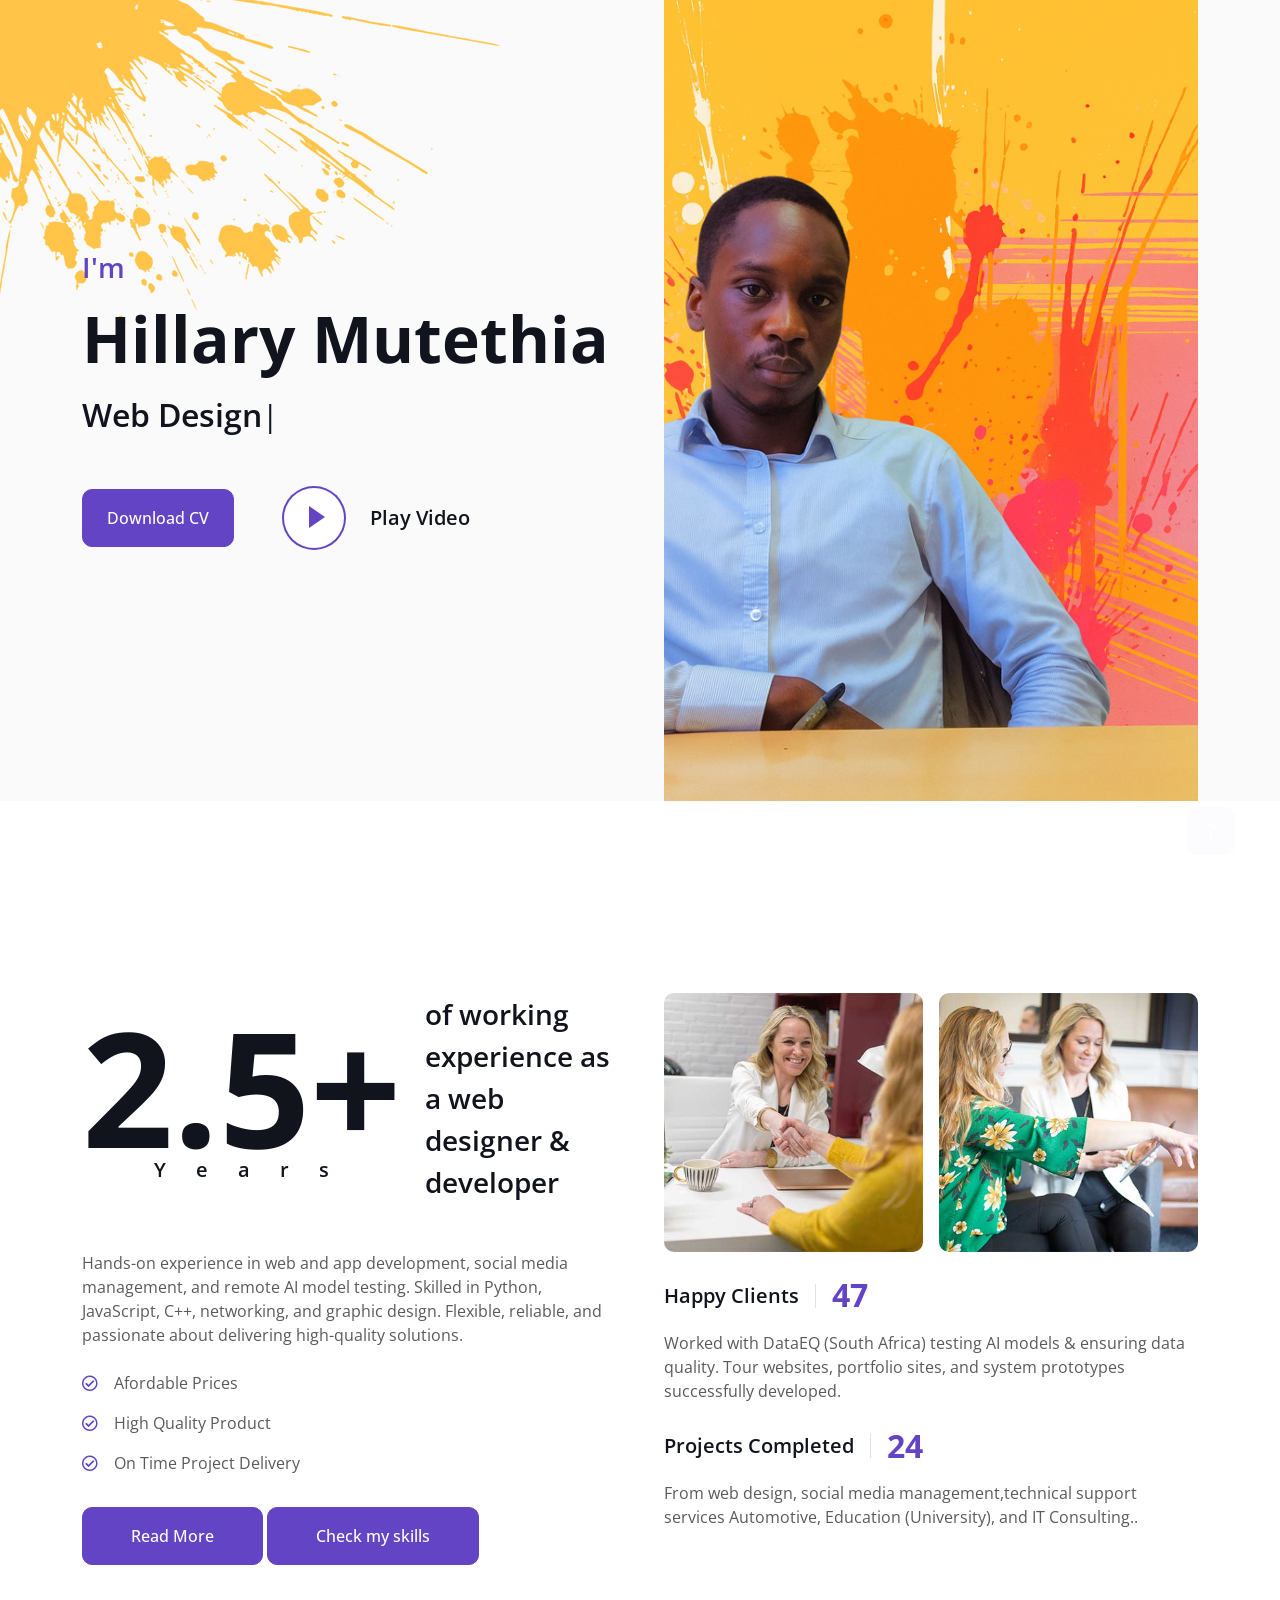
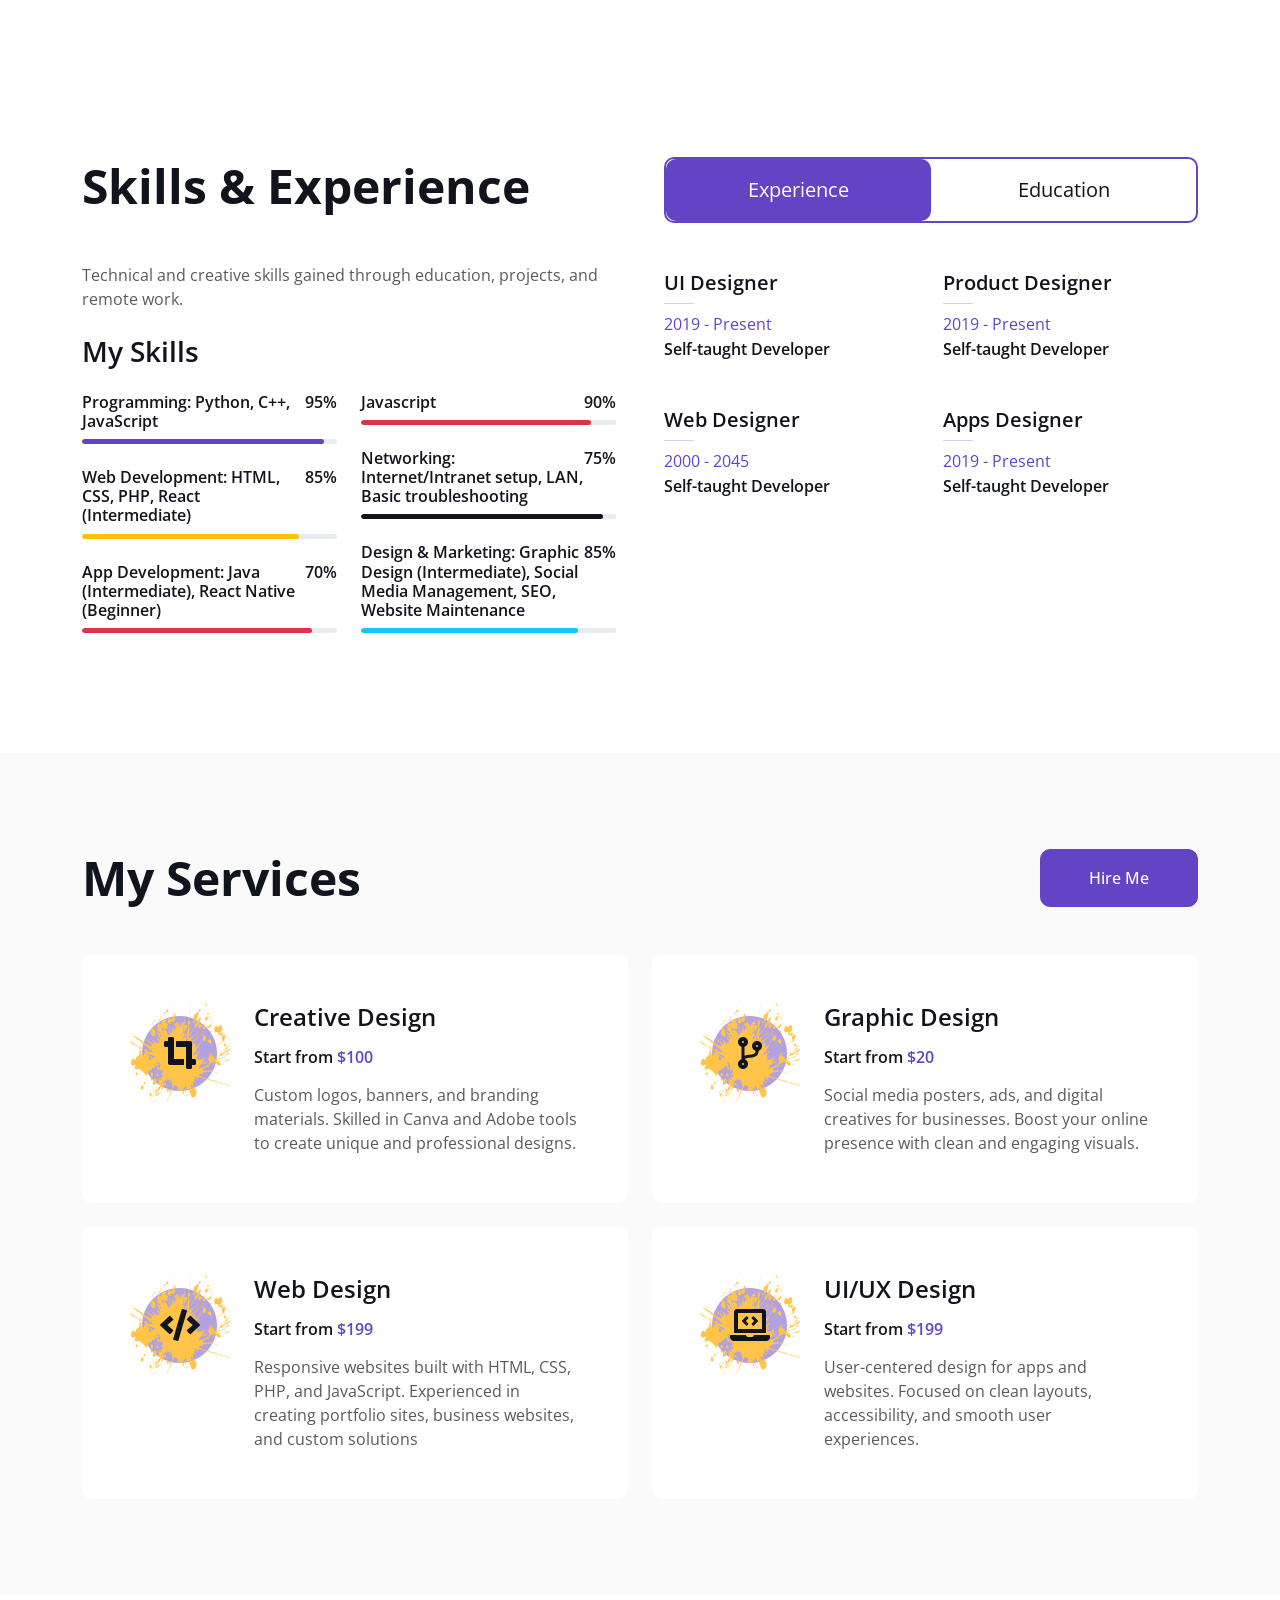
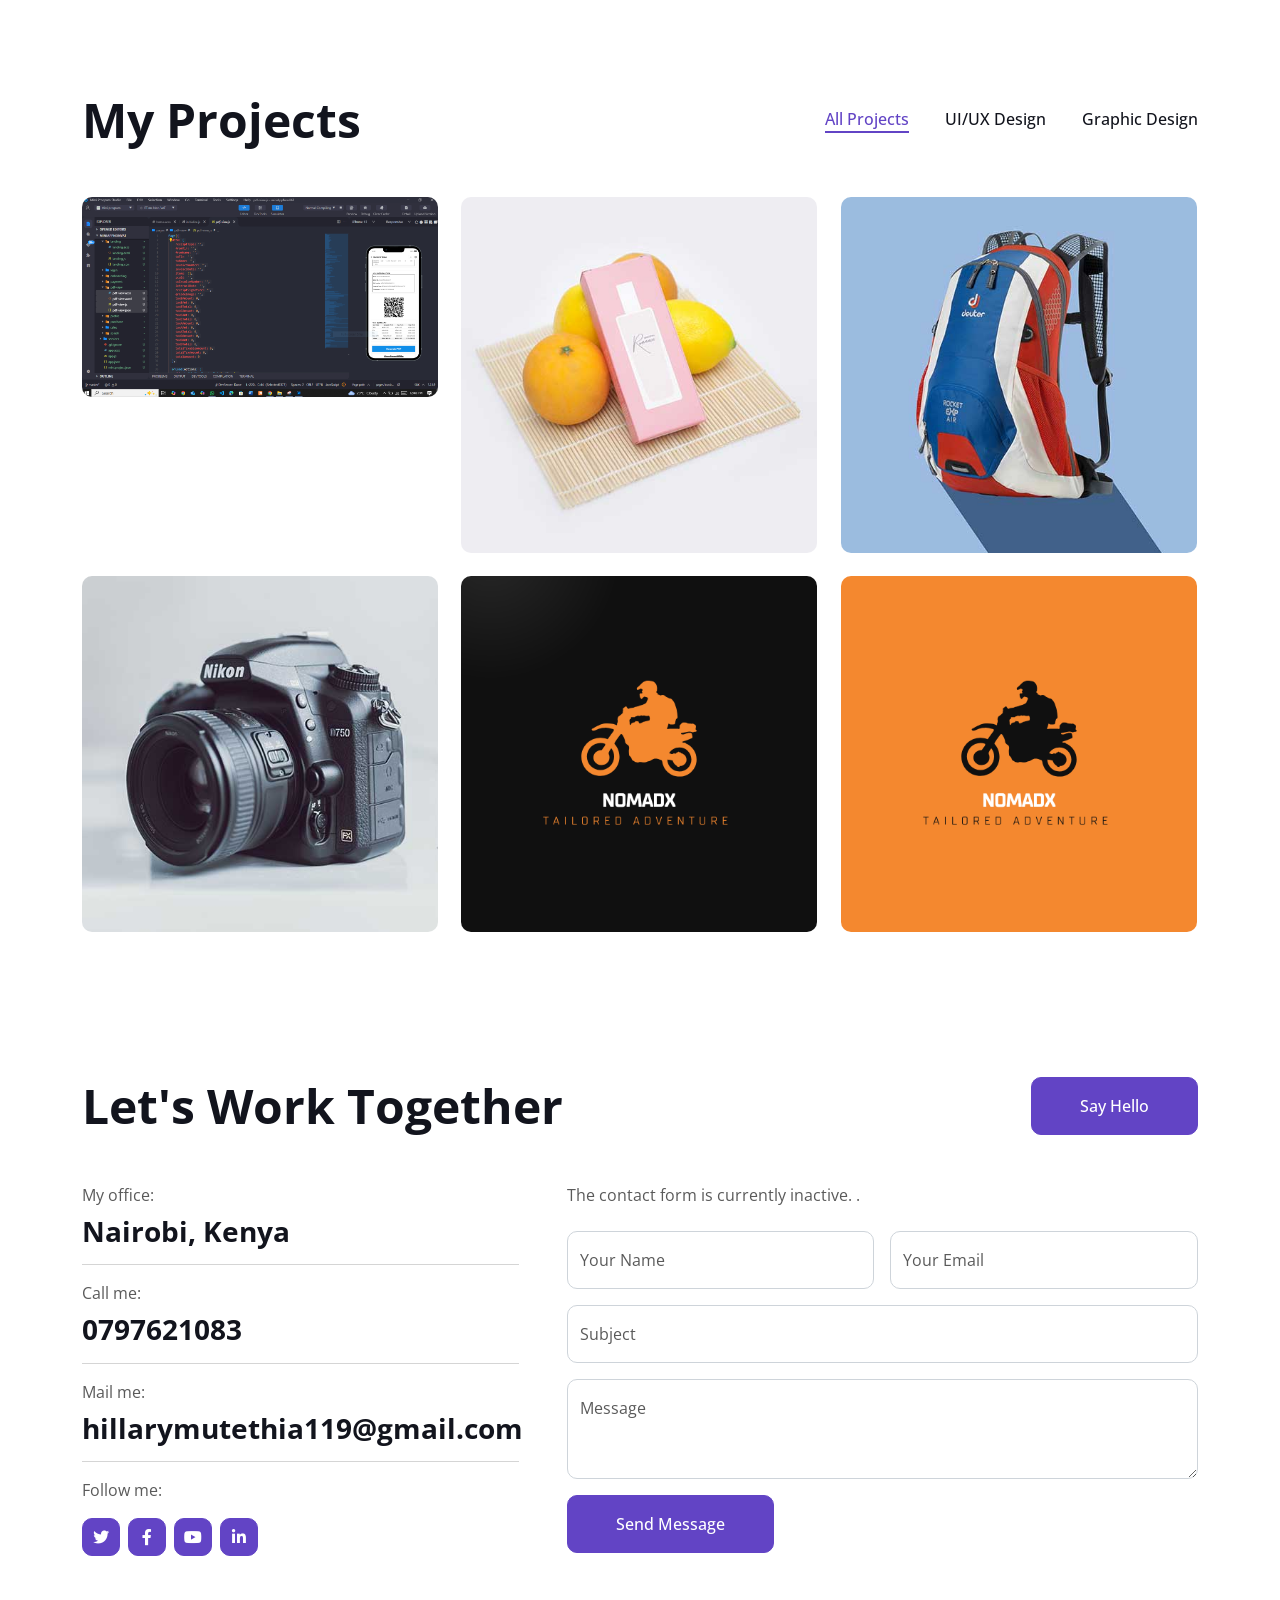
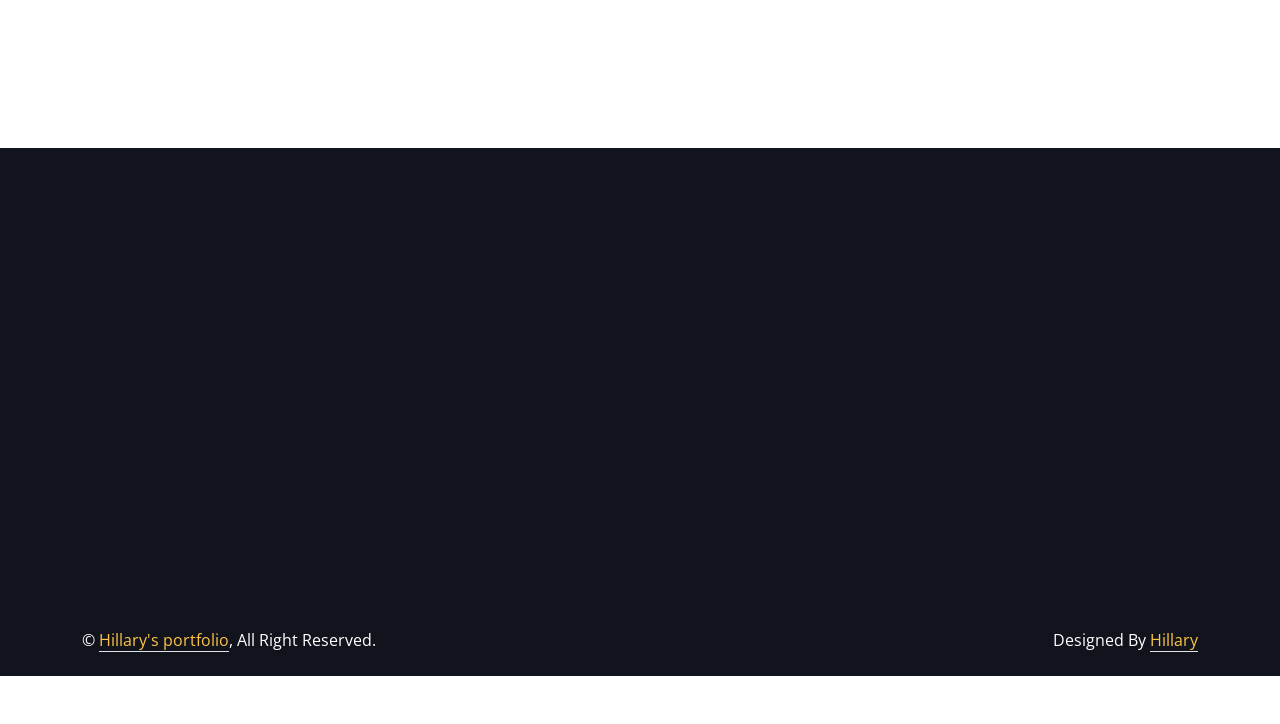
==== commit ce355709: "Update index.html and add skills.html for ICT Skills Tracker" ====
--- a/index.html
+++ b/index.html
@@ -140,6 +140,7 @@
                     <p class="mb-3"><i class="far fa-check-circle text-primary me-3"></i>High Quality Product</p>
                     <p class="mb-3"><i class="far fa-check-circle text-primary me-3"></i>On Time Project Delivery</p>
                     <a class="btn btn-primary py-3 px-5 mt-3" href="./Hillary _Rate_Card.pdf">Read More</a>
+                     <a class="btn btn-primary py-3 px-5 mt-3" href="./skills.html">Check my skills</a>
                 </div>
                 <div class="col-lg-6 wow fadeInUp" data-wow-delay="0.5s">
                     <div class="row g-3 mb-4">
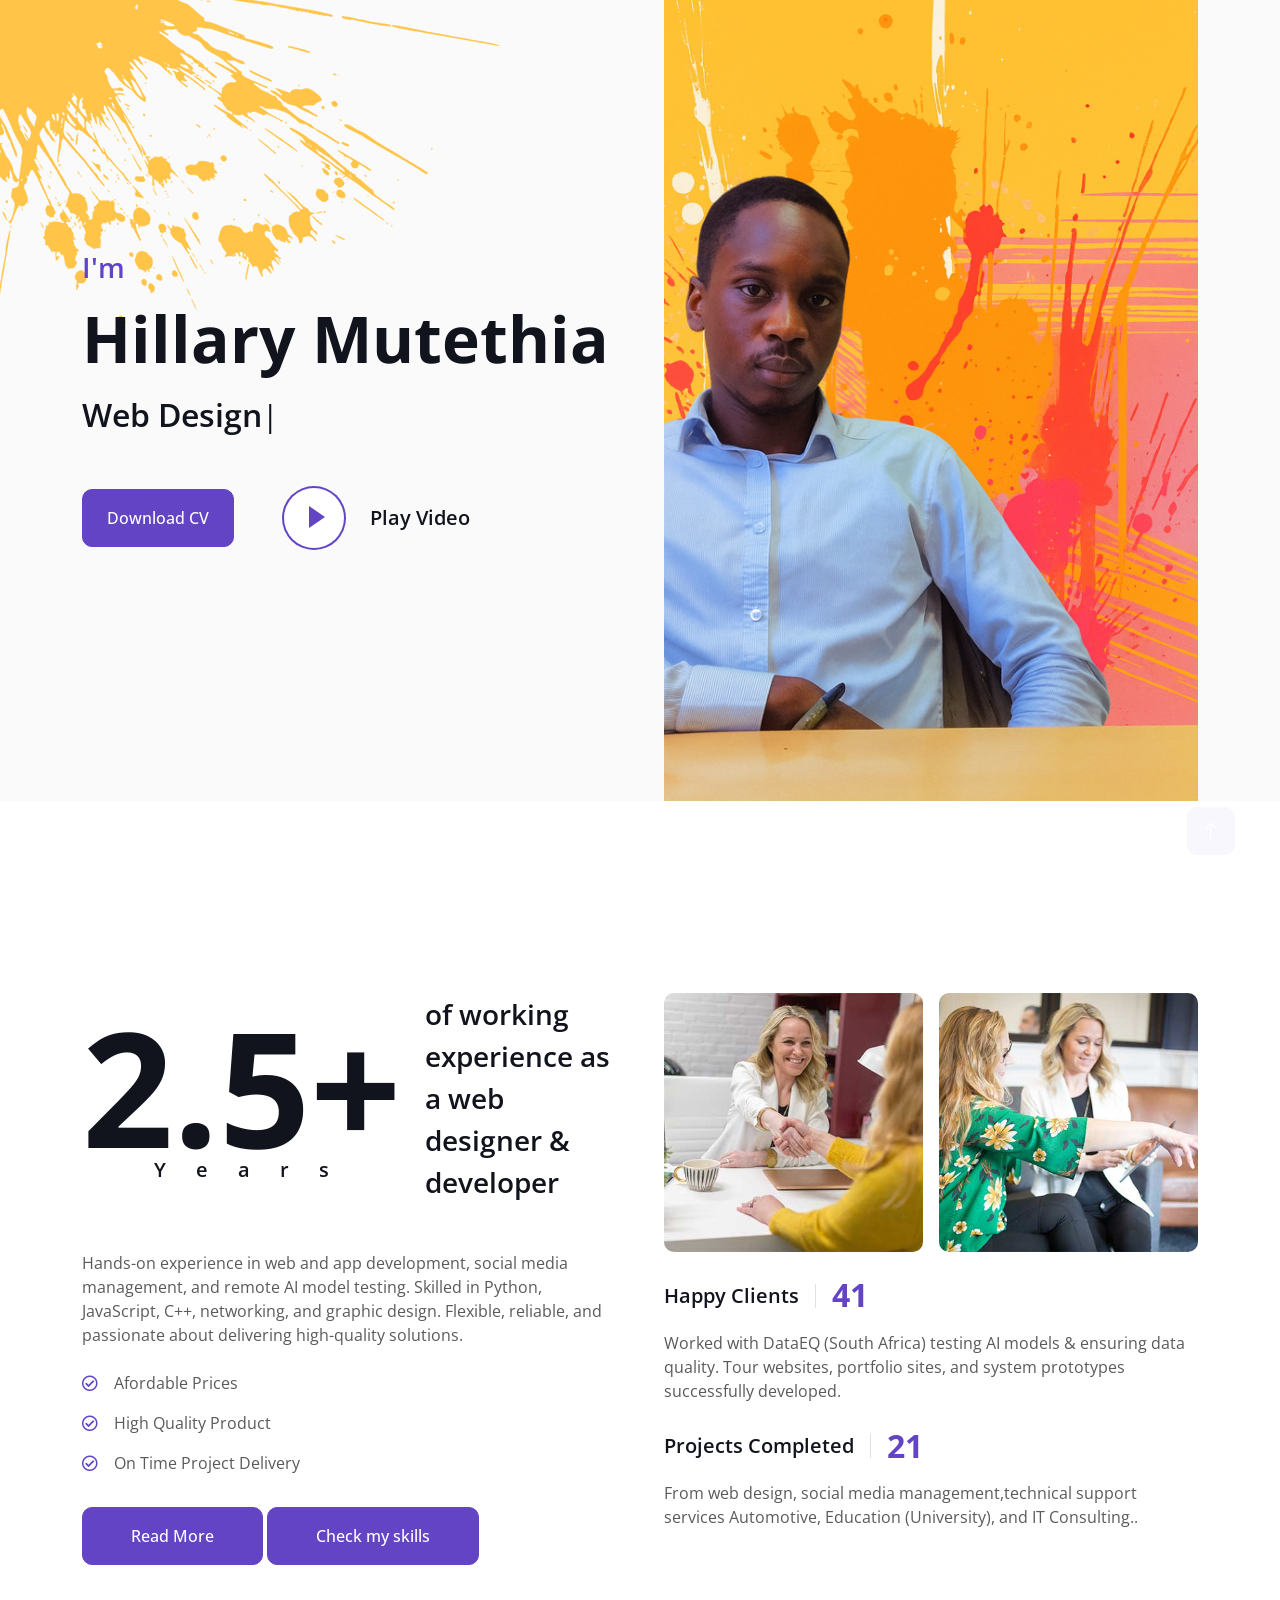
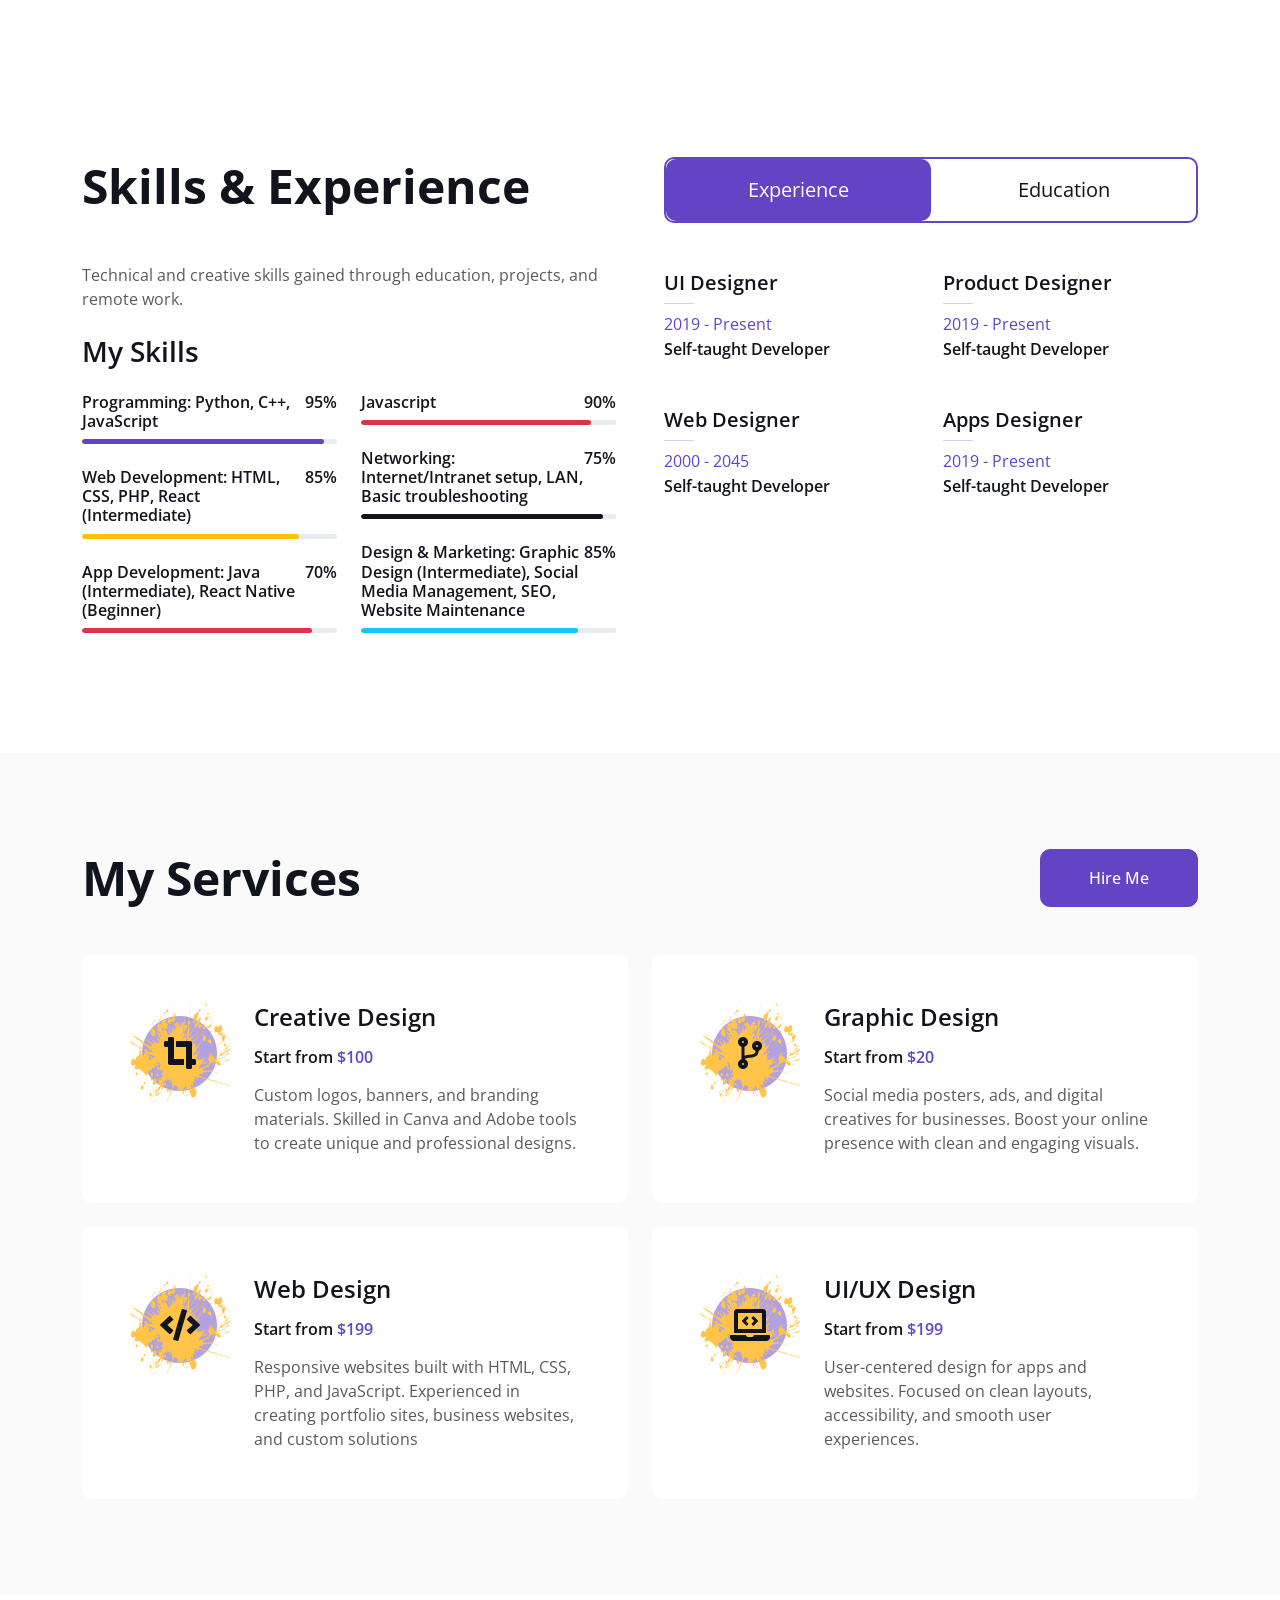
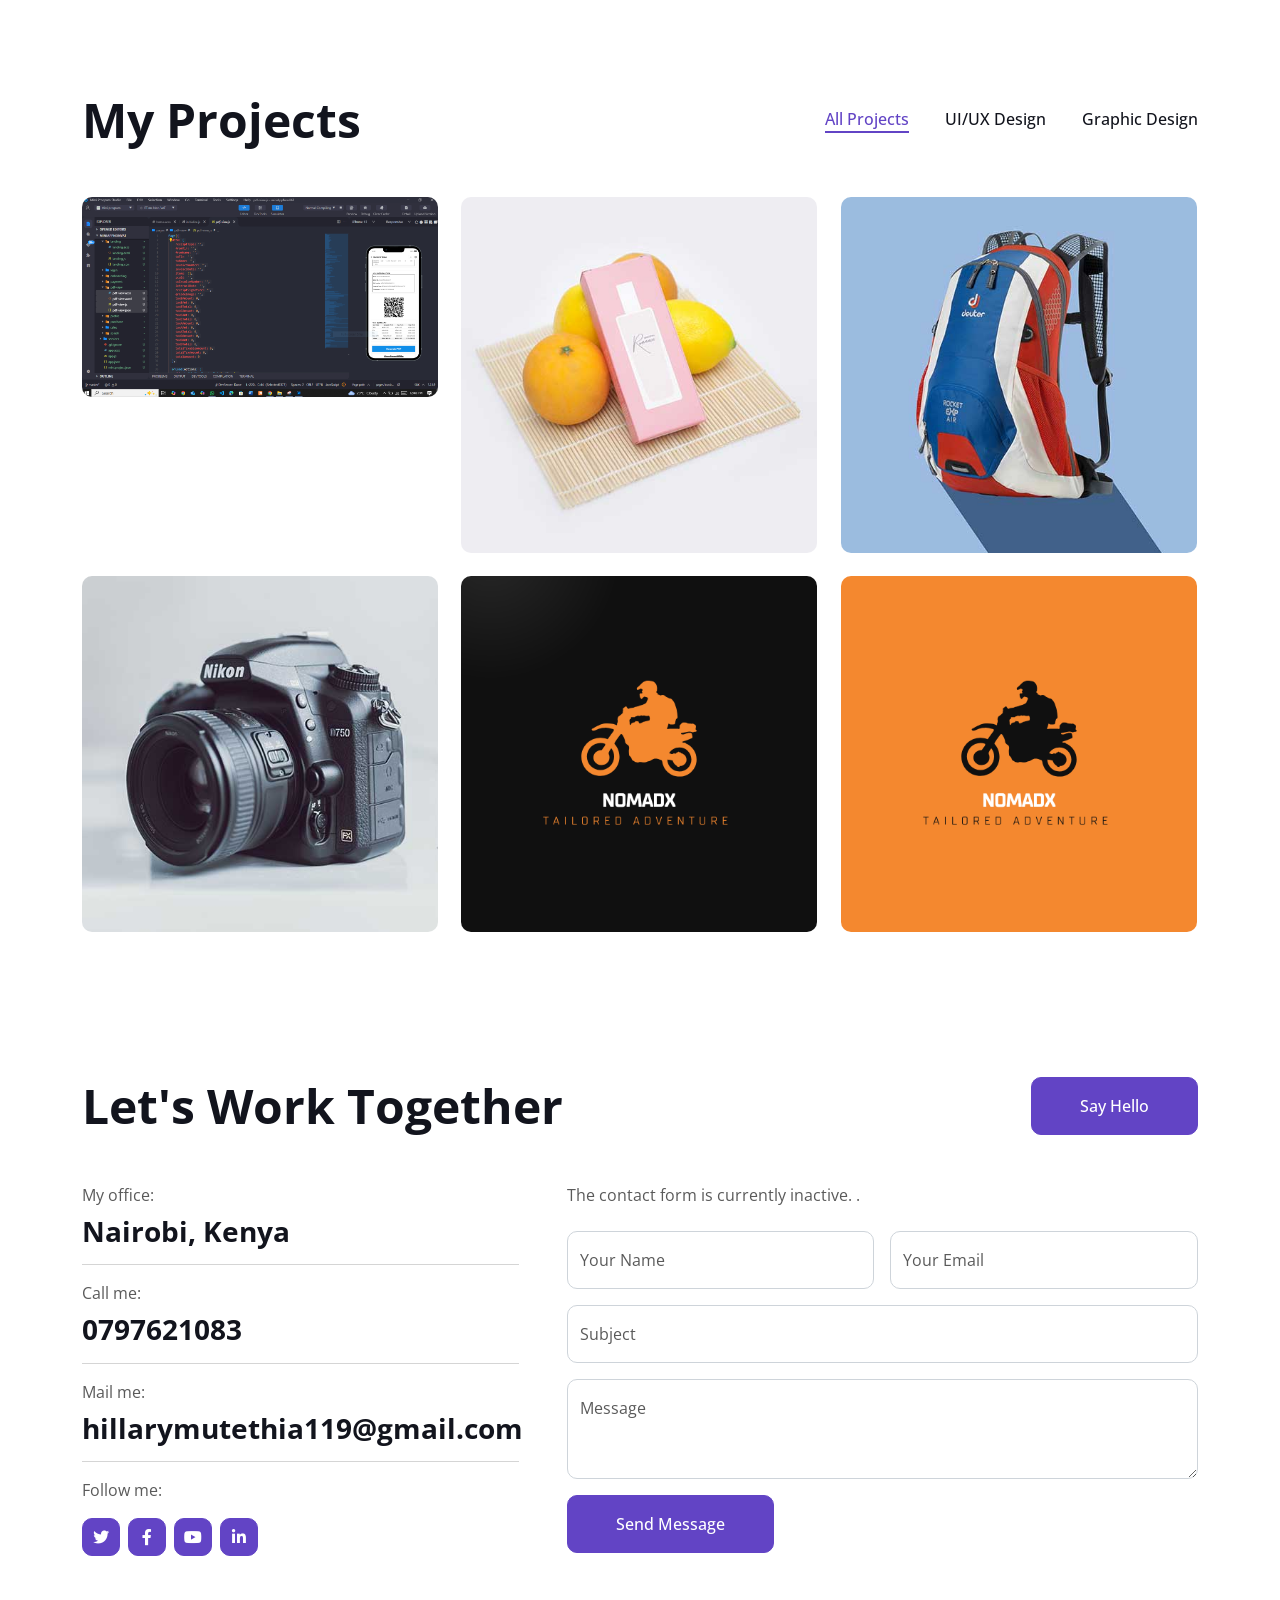
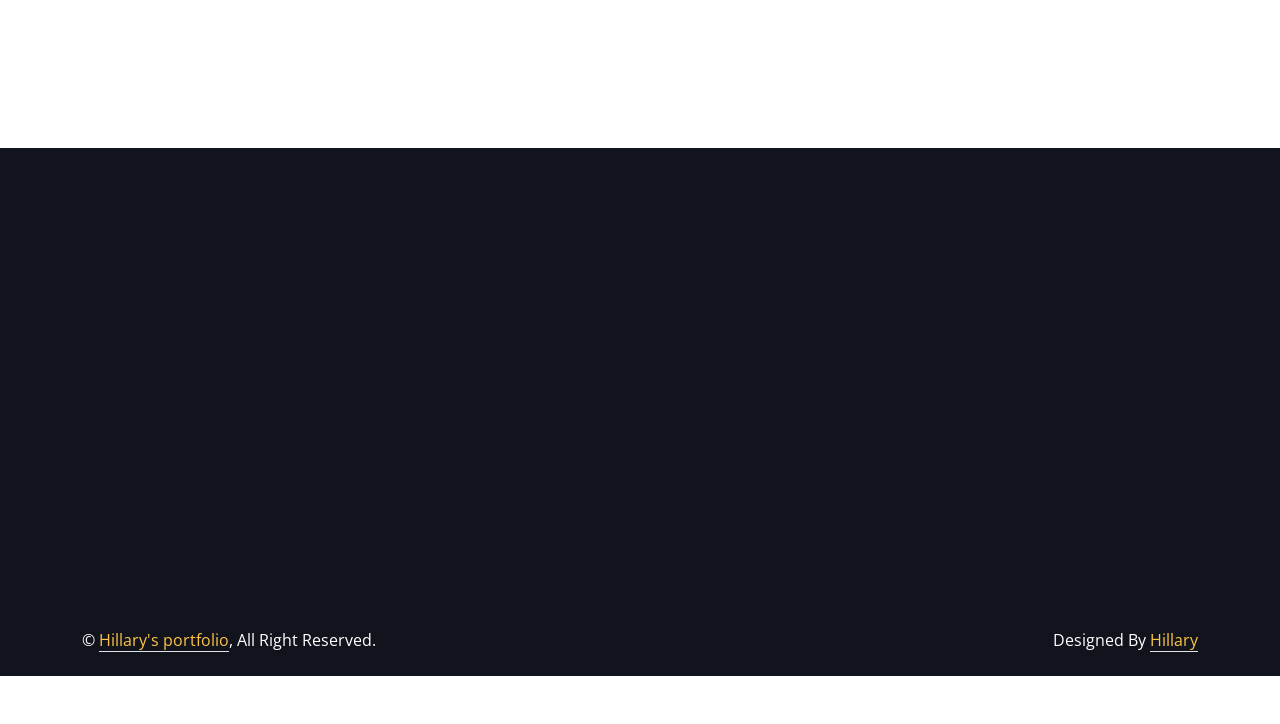
==== commit 8cd6ad49: "Update CV File" ====
--- a/index.html
+++ b/index.html
@@ -81,7 +81,7 @@
                     <h2 class="typed-text-output d-inline"></h2>
                     <div class="typed-text d-none">Web Designer, Web Developer, Front End Developer, Apps Designer, Apps Developer</div>
                     <div class="d-flex align-items-center pt-5">
-                        <a href="./Hillary _CV.pdf" class="btn btn-primary py-3 px-4 me-5">Download CV</a>
+                        <a href="./HILLARY MUTETHIA CV 2.0.pdf" class="btn btn-primary py-3 px-4 me-5">Download CV</a>
                         <button type="button" class="btn-play" data-bs-toggle="modal"
                             data-src="https://www.youtube.com/embed/DWRcNpR6Kdc" data-bs-target="#videoModal">
                             <span></span>
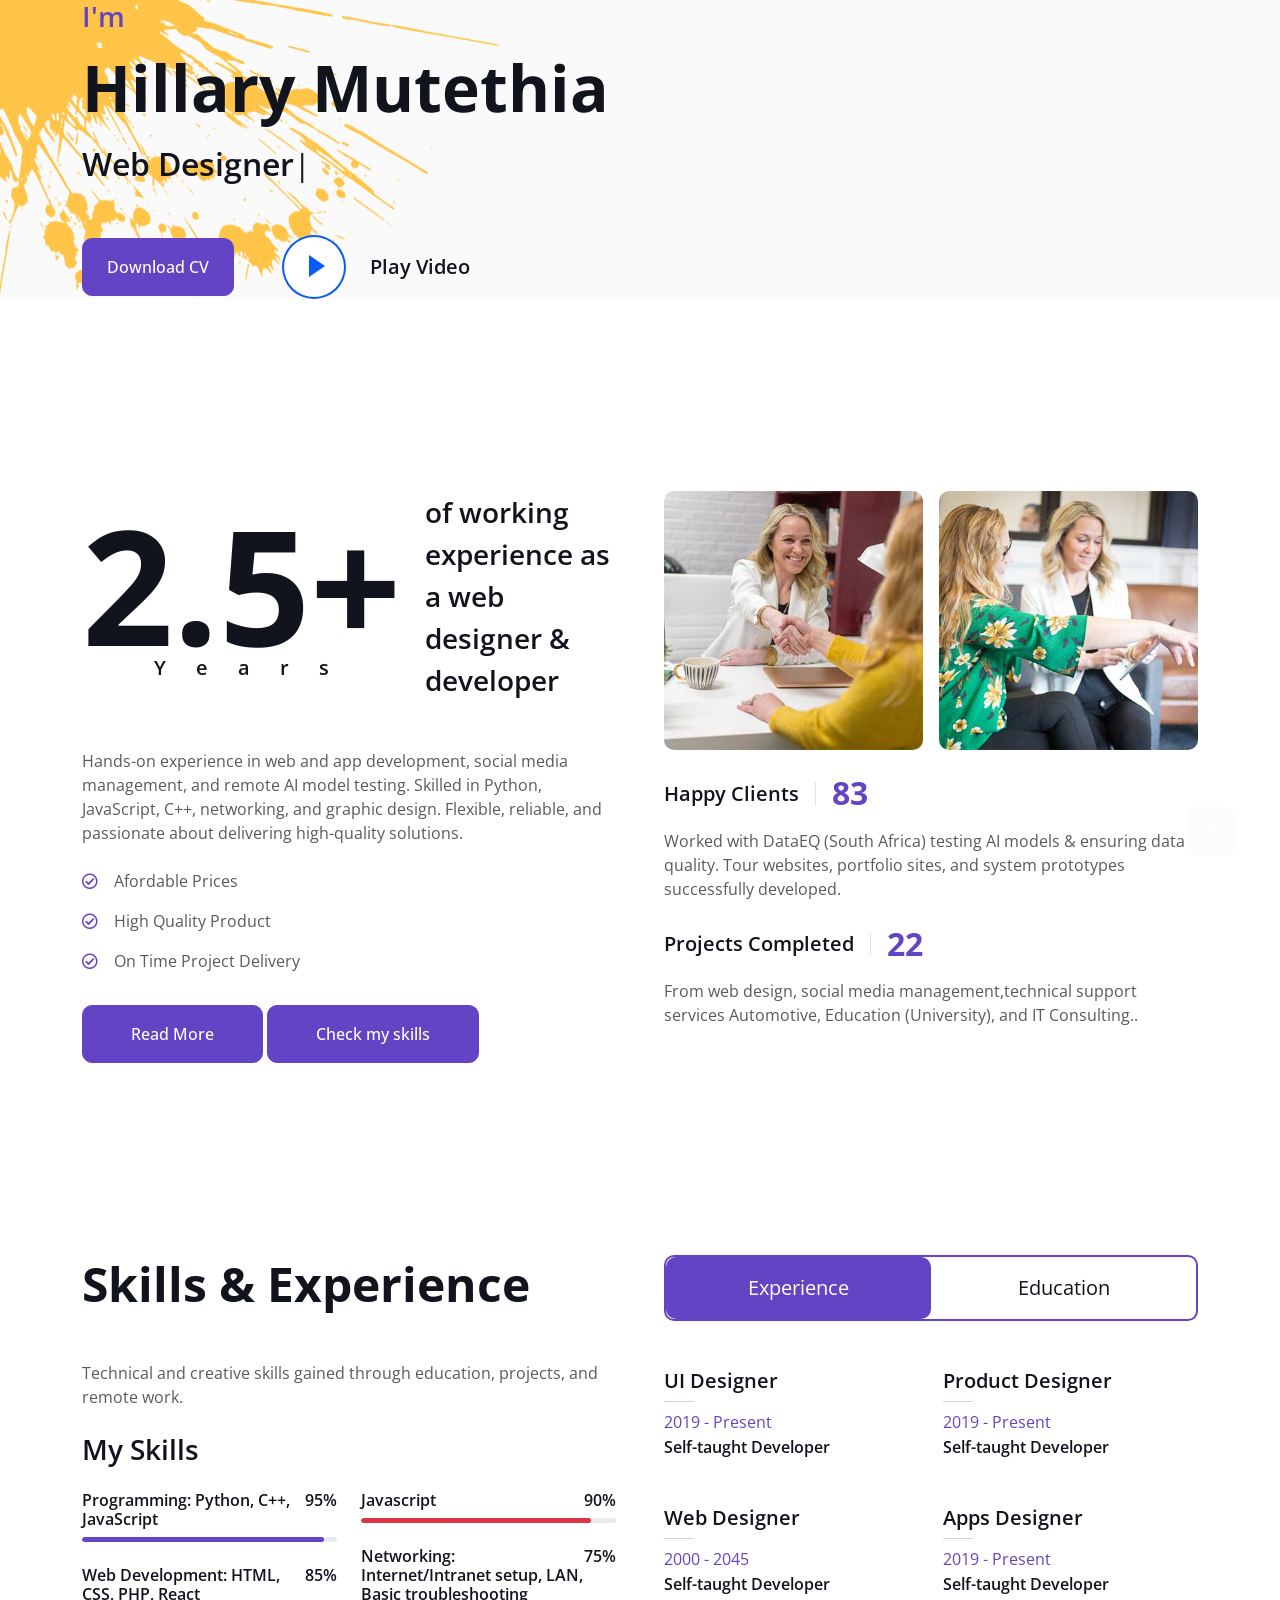
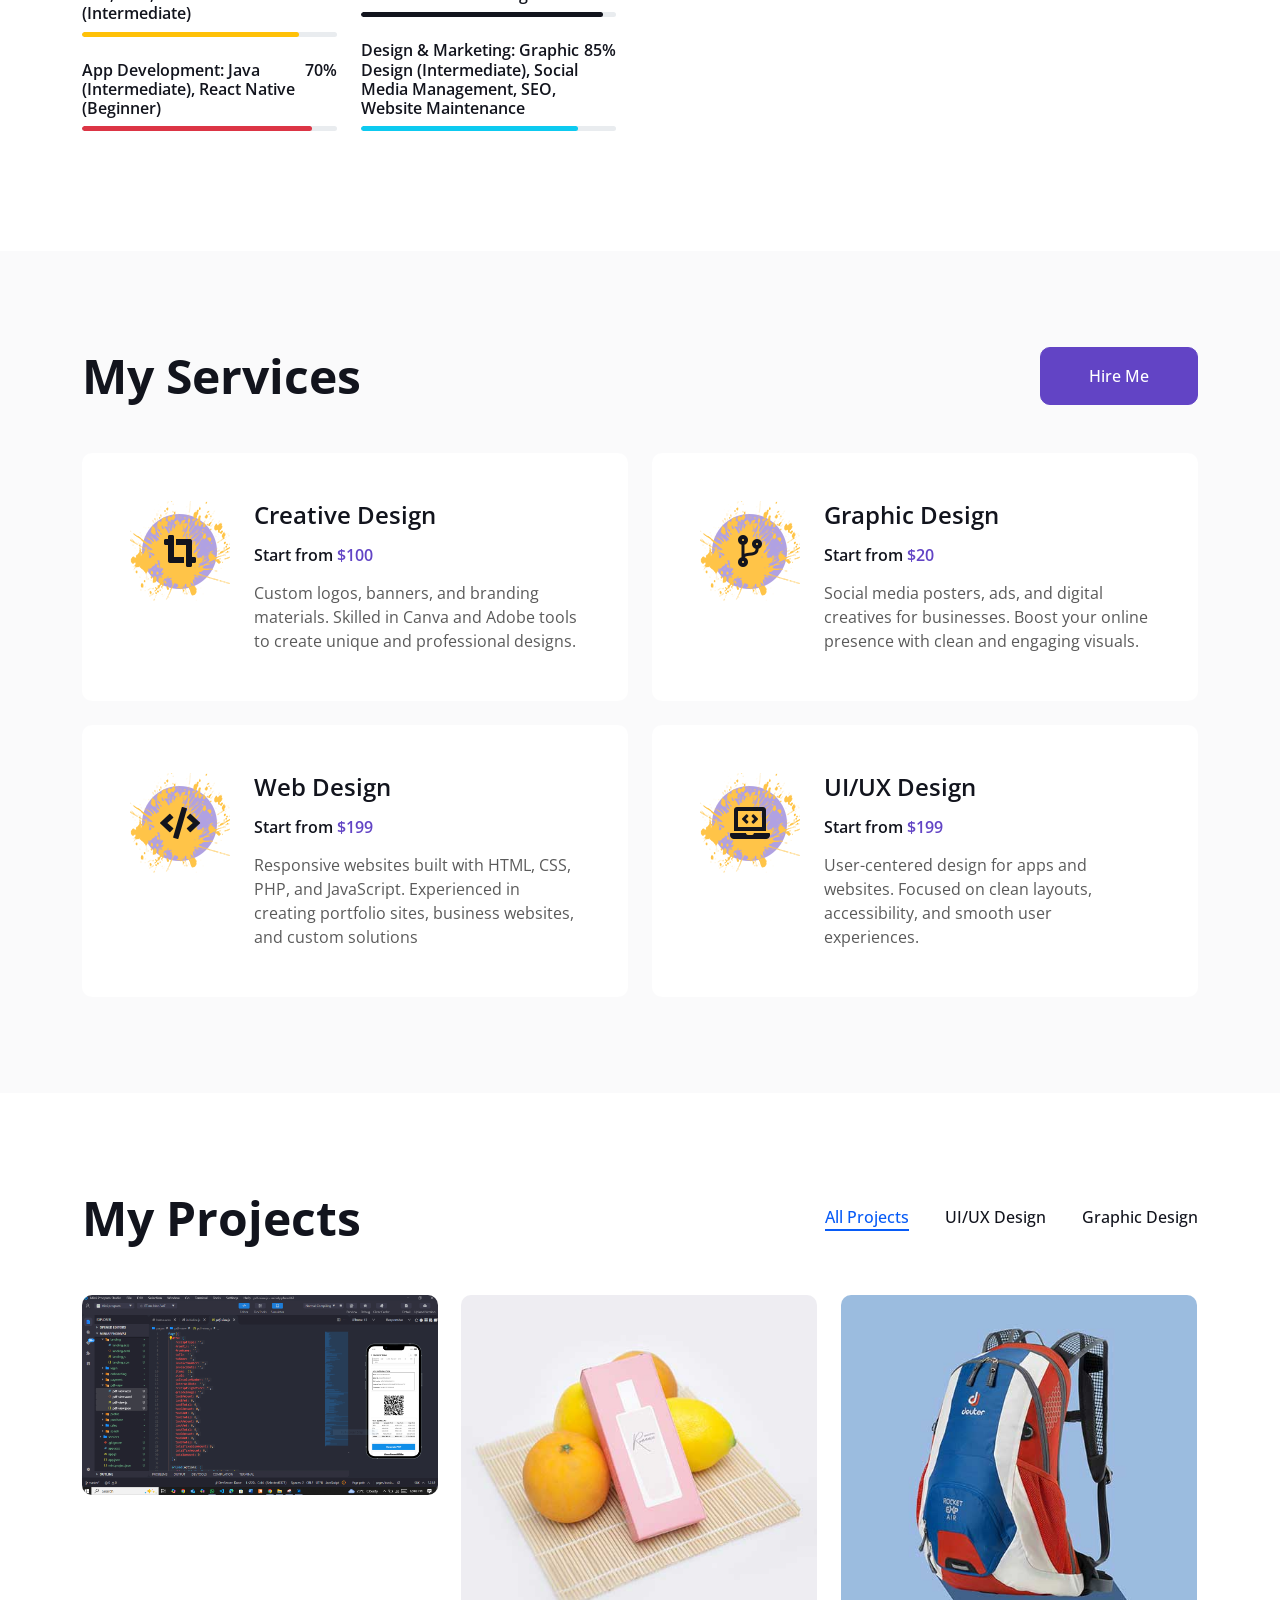
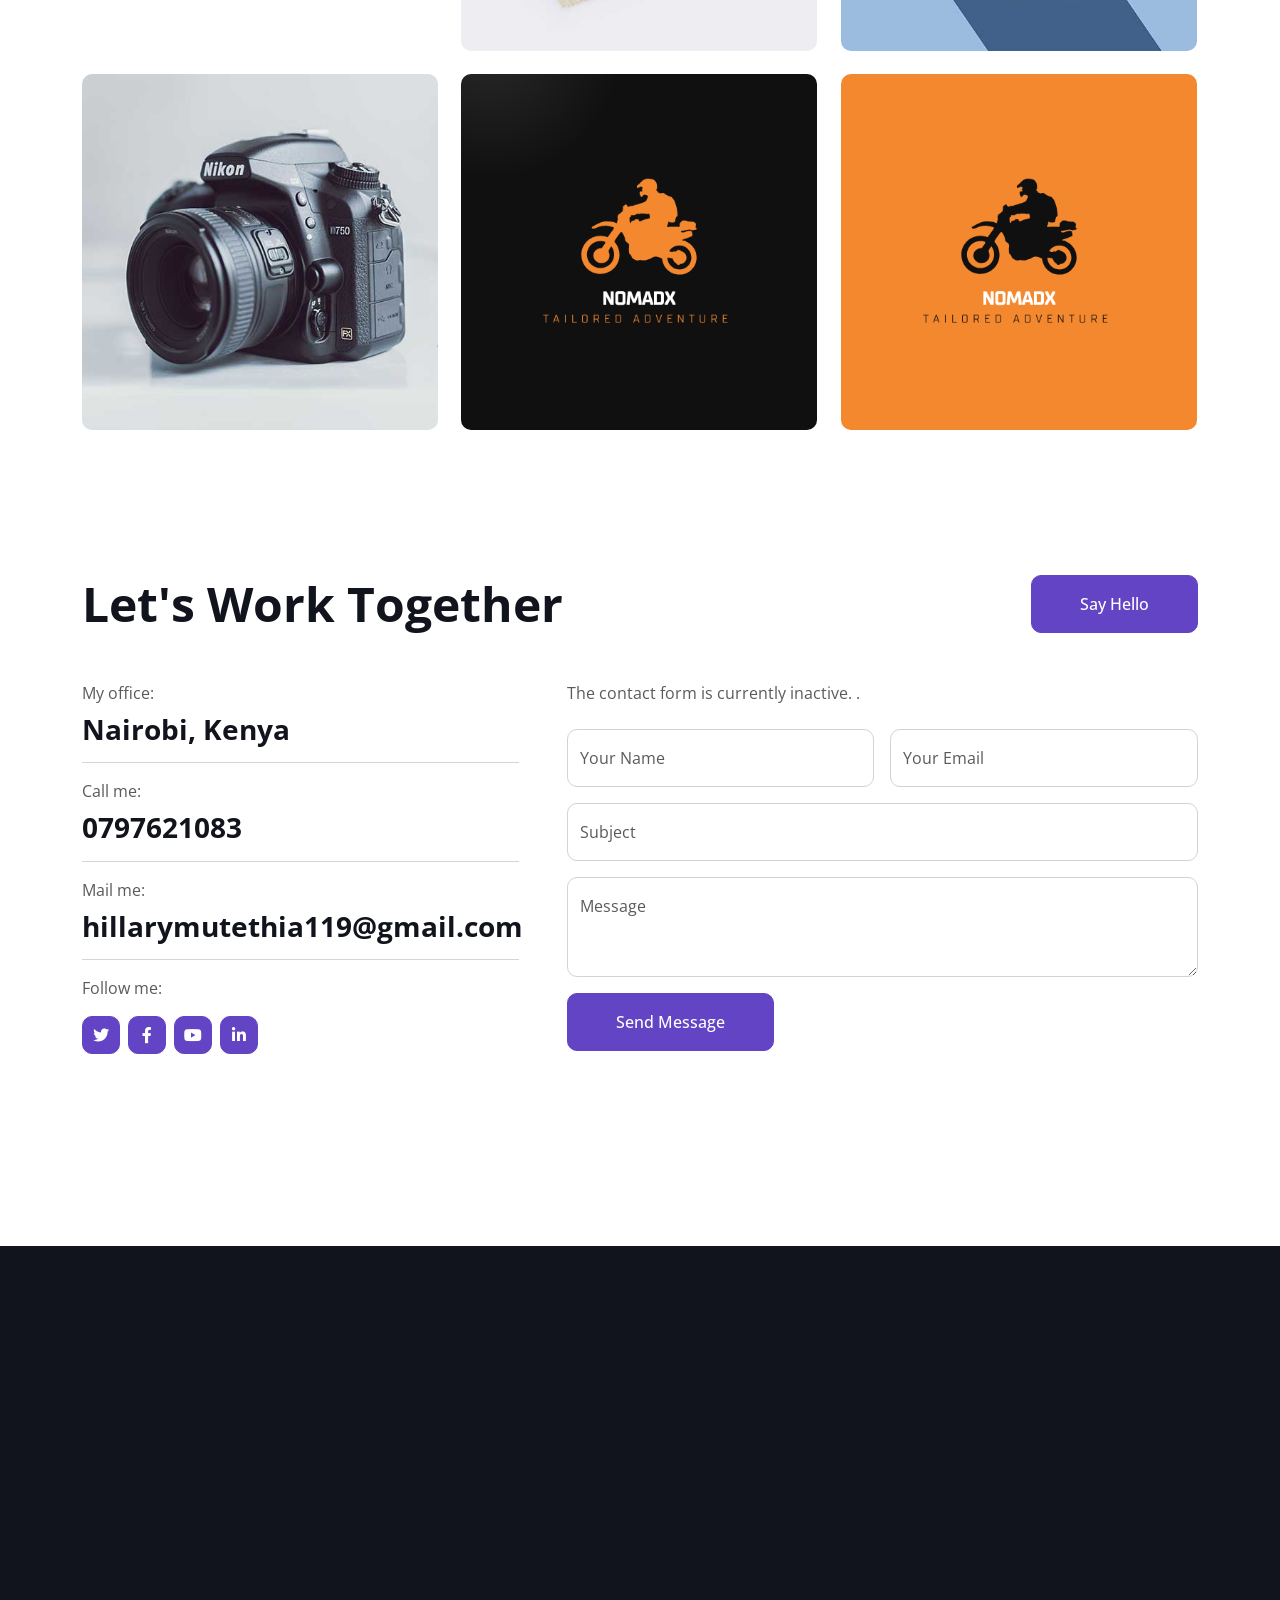
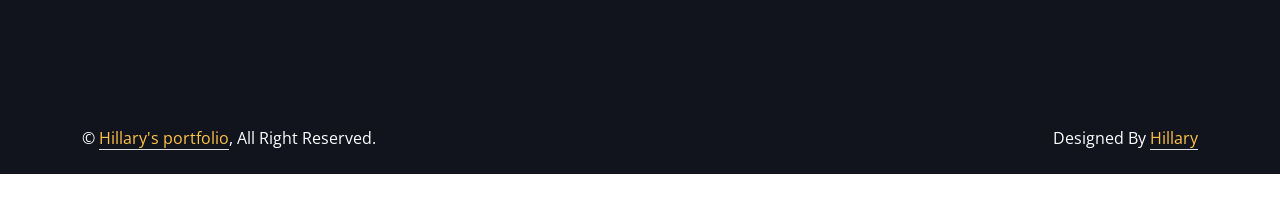
==== commit fcecefd7: "updates2" ====
--- a/index.html
+++ b/index.html
@@ -90,7 +90,7 @@
                     </div>
                 </div>
                 <div class="col-lg-6">
-                    <img class="img-fluid" src="img/prof1.png" alt="">
+                    <img class="img-fluid" src="" alt="">
                 </div>
             </div>
         </div>
--- a/css/style.css
+++ b/css/style.css
@@ -1,7 +1,7 @@
 /********** Template CSS **********/
 :root {
-    --primary: #6244C5;
-    --secondary: #FFC448;
+    --primary: #075bf7;
+    --secondary: #6087b4;
     --light: #FAFAFB;
     --dark: #12141D;
 }
